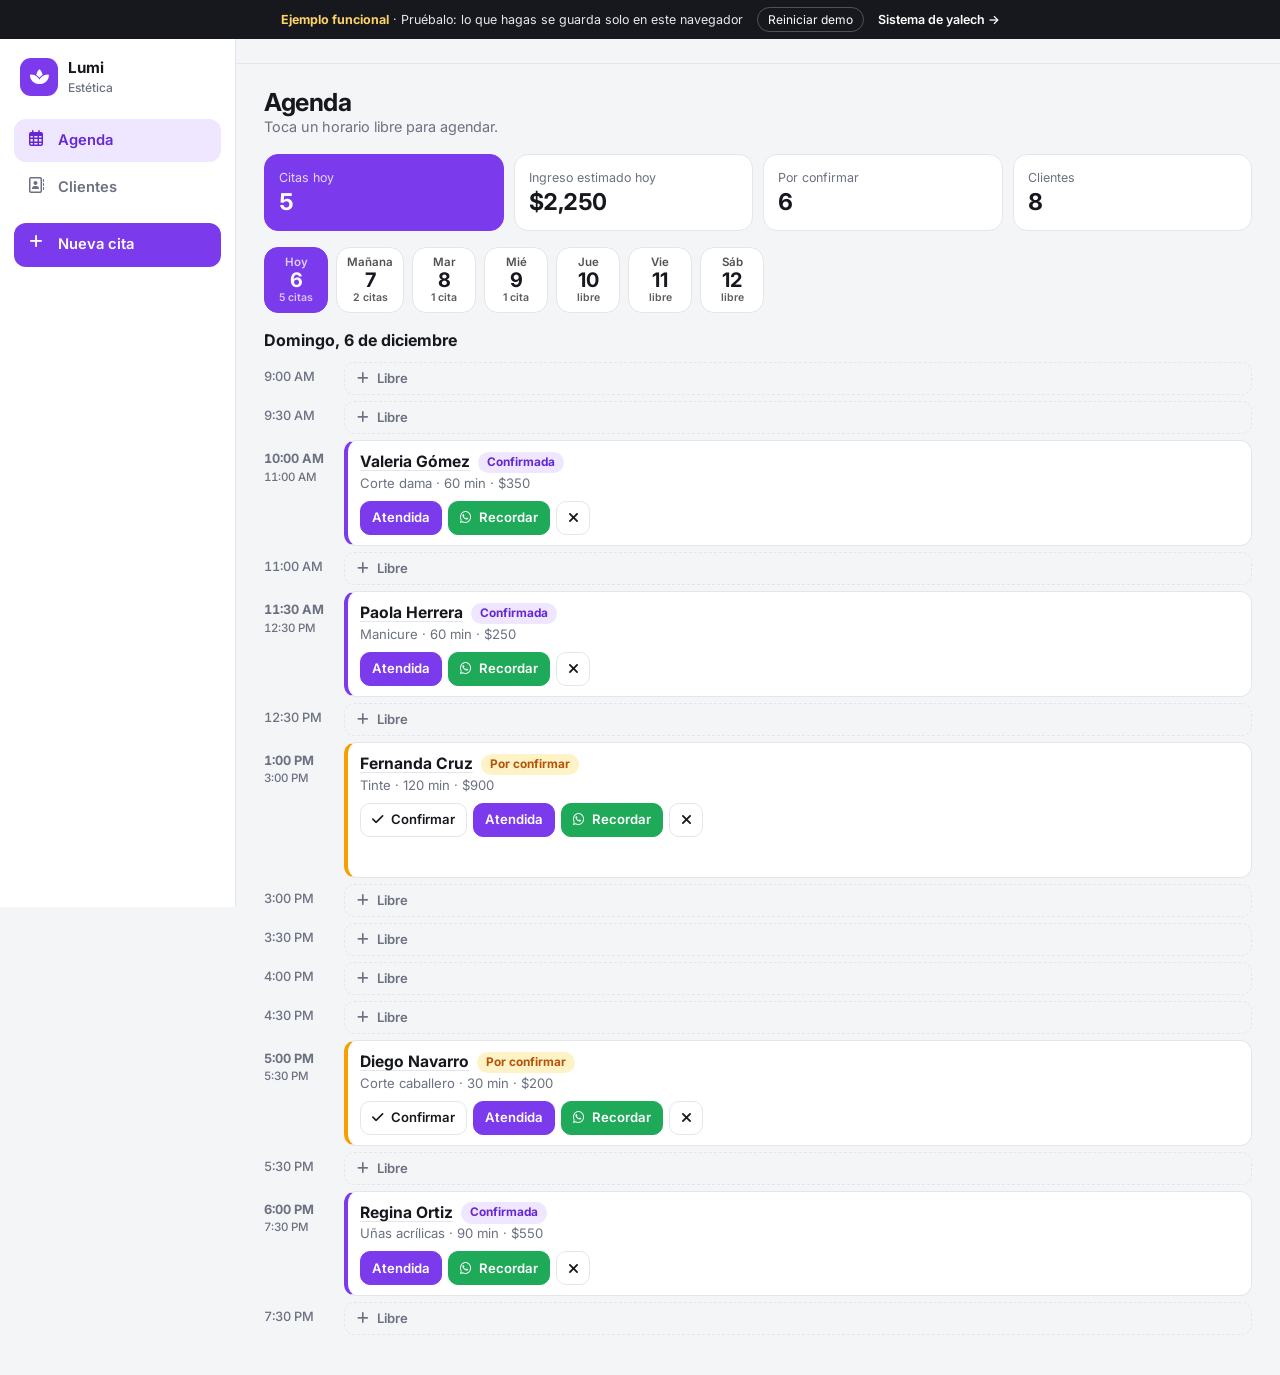
==== citas/index.html @ e917e0a9 "Convierte los sistemas a la medida en su propio sitio y agrega taller, gimnasio y renta de mobiliari" ====
<!doctype html>
<html lang="es">
<head>
  <meta charset="utf-8" />
  <meta name="viewport" content="width=device-width, initial-scale=1, viewport-fit=cover" />
  <title>Citas y clientes · Estética Lumi</title>
  <meta name="description" content="Ejemplo funcional de un sistema de citas para una estética: agenda por día, clientes con historial y recordatorios por WhatsApp." />
  <meta name="theme-color" content="#f4f5f7" />
  <meta property="og:type" content="website" />
  <meta property="og:title" content="Citas y clientes · Sistema de ejemplo" />
  <meta property="og:description" content="Agenda por día sin choques de horario, ficha de cada cliente y recordatorios por WhatsApp." />
  <meta property="og:image" content="assets/og.jpg" />
  <meta property="og:image:width" content="1200" />
  <meta property="og:image:height" content="630" />
  <meta name="twitter:card" content="summary_large_image" />
  <link rel="icon" href="favicon.svg" type="image/svg+xml" />
  <link rel="preconnect" href="https://fonts.googleapis.com" />
  <link rel="preconnect" href="https://fonts.gstatic.com" crossorigin />
  <link href="https://fonts.googleapis.com/css2?family=Inter:wght@400;500;600;700;800&display=swap" rel="stylesheet" />
  <link rel="stylesheet" href="https://cdnjs.cloudflare.com/ajax/libs/font-awesome/6.5.1/css/all.min.css" integrity="sha512-DTOQO9RWCH3ppGqcWaEA1BIZOC6xxalwEsw9c2QQeAIftl+Vegovlnee1c9QX4TctnWMn13TZye+giMm8e2LwA==" crossorigin="anonymous" referrerpolicy="no-referrer" />
  <link rel="stylesheet" href="../base.css?v=1" />
  <link rel="stylesheet" href="styles.css?v=1" />
</head>
<body>
  <!-- Sistema de ejemplo (estética ficticia). Funciona en el navegador con datos de prueba;
       citas y clientes se guardan solo en el navegador de quien lo usa (ver ../comun.js). -->
  <div class="demo-bar">
    <span><strong>Ejemplo funcional</strong> · Pruébalo: lo que hagas se guarda solo en este navegador</span>
    <button type="button" data-reiniciar>Reiniciar demo</button>
    <a href="../">Sistema de yalech →</a>
  </div>

  <div class="app">
    <nav class="nav" aria-label="Secciones">
      <div class="nav-brand"><span class="logo"><i class="fa-solid fa-spa"></i></span><div><strong>Lumi</strong><small>Estética</small></div></div>
      <button type="button" data-ir="agenda"><i class="fa-regular fa-calendar-days"></i><span>Agenda</span></button>
      <button type="button" data-ir="clientes"><i class="fa-regular fa-address-book"></i><span>Clientes</span></button>
      <button type="button" class="nav-new" data-nueva-cita><i class="fa-solid fa-plus"></i><span>Nueva cita</span></button>
    </nav>

    <div>
      <header class="top">
        <span class="logo"><i class="fa-solid fa-spa"></i></span>
        <div class="top-title"><strong>Estética Lumi</strong><span data-hoy></span></div>
      </header>

      <main class="main">
        <!-- ========== Agenda ========== -->
        <section data-vista="agenda">
          <div class="head">
            <div><h1>Agenda</h1><p>Toca un horario libre para agendar.</p></div>
          </div>
          <div class="stats">
            <div class="stat stat--brand"><small>Citas hoy</small><strong data-st="hoy">0</strong></div>
            <div class="stat"><small>Ingreso estimado hoy</small><strong data-st="ingreso">$0</strong></div>
            <div class="stat"><small>Por confirmar</small><strong data-st="confirmar">0</strong></div>
            <div class="stat"><small>Clientes</small><strong data-st="clientes">0</strong></div>
          </div>
          <div class="chips days" data-dias></div>
          <h2 class="day-title" data-dia-titulo></h2>
          <ol class="slots" data-slots></ol>
        </section>

        <!-- ========== Clientes ========== -->
        <section data-vista="clientes" hidden>
          <div class="head">
            <div><h1>Clientes</h1><p>Historial, notas y cuánto ha gastado cada quien.</p></div>
            <button type="button" class="btn btn--brand" data-nuevo-cliente><i class="fa-solid fa-user-plus"></i> Agregar cliente</button>
          </div>
          <div class="toolbar"><label class="search"><i class="fa-solid fa-magnifying-glass"></i><input type="search" placeholder="Buscar por nombre o teléfono" aria-label="Buscar cliente" data-buscar /></label></div>
          <ul class="clients" data-clientes></ul>
        </section>
      </main>
    </div>
  </div>

  <!-- ========== Nueva cita ========== -->
  <dialog class="modal" id="cita" aria-labelledby="cita-t">
    <form data-form-cita novalidate tabindex="-1" autofocus>
      <div class="modal-head"><h2 id="cita-t">Nueva cita</h2><button type="button" class="icon-btn" data-cerrar aria-label="Cerrar"><i class="fa-solid fa-xmark"></i></button></div>
      <label class="field"><span>Cliente</span><select name="cliente" data-sel-cliente></select></label>
      <div class="row2" data-cliente-nuevo hidden>
        <label class="field"><span>Nombre</span><input name="nombre" maxlength="50" autocomplete="off" /></label>
        <label class="field"><span>WhatsApp</span><input name="tel" inputmode="tel" maxlength="15" placeholder="10 dígitos" /></label>
      </div>
      <label class="field"><span>Servicio</span><select name="servicio" data-sel-servicio></select></label>
      <div class="row2">
        <label class="field"><span>Día</span><input name="fecha" type="date" /></label>
        <label class="field"><span>Hora</span><select name="hora" data-sel-hora></select></label>
      </div>
      <p class="muted small" data-cita-resumen></p>
      <p class="form-error" hidden></p>
      <div class="modal-actions"><button type="submit" class="btn btn--brand"><i class="fa-solid fa-check"></i> Agendar</button></div>
    </form>
  </dialog>

  <!-- ========== Ficha del cliente ========== -->
  <dialog class="modal" id="ficha" aria-labelledby="ficha-t">
    <div class="modal-in" tabindex="-1" autofocus>
      <div class="modal-head">
        <div class="ficha-who"><span class="avatar" data-ficha-ini></span><div><h2 id="ficha-t" data-ficha-nombre></h2><p class="muted small" data-ficha-tel></p></div></div>
        <button type="button" class="icon-btn" data-cerrar aria-label="Cerrar"><i class="fa-solid fa-xmark"></i></button>
      </div>
      <div class="ficha-stats">
        <span><small>Visitas</small><b data-ficha-visitas>0</b></span>
        <span><small>Ha gastado</small><b class="num" data-ficha-gasto>$0</b></span>
        <span><small>Última visita</small><b data-ficha-ultima>—</b></span>
      </div>
      <label class="field"><span>Notas</span><textarea maxlength="300" data-ficha-notas placeholder="Ej. alergia al amoniaco, prefiere a Karla"></textarea></label>
      <h3 class="ficha-h">Próximas citas</h3>
      <ul class="hist" data-ficha-proximas></ul>
      <h3 class="ficha-h">Historial</h3>
      <ul class="hist" data-ficha-historial></ul>
      <div class="modal-actions">
        <a class="btn btn--wa" data-ficha-wa target="_blank" rel="noopener"><i class="fa-brands fa-whatsapp"></i> WhatsApp</a>
        <button type="button" class="btn btn--brand" data-ficha-agendar><i class="fa-solid fa-plus"></i> Agendar</button>
      </div>
    </div>
  </dialog>

  <!-- ========== Agregar cliente ========== -->
  <dialog class="modal" id="cliente" aria-labelledby="cli-t">
    <form data-form-cliente novalidate tabindex="-1" autofocus>
      <div class="modal-head"><h2 id="cli-t">Agregar cliente</h2><button type="button" class="icon-btn" data-cerrar aria-label="Cerrar"><i class="fa-solid fa-xmark"></i></button></div>
      <label class="field"><span>Nombre</span><input name="nombre" maxlength="50" autocomplete="off" /></label>
      <label class="field"><span>WhatsApp</span><input name="tel" inputmode="tel" maxlength="15" placeholder="10 dígitos" /></label>
      <label class="field"><span>Notas <small class="muted">(opcional)</small></span><textarea name="notas" maxlength="300"></textarea></label>
      <p class="form-error" hidden></p>
      <div class="modal-actions"><button type="submit" class="btn btn--brand">Guardar</button></div>
    </form>
  </dialog>

  <script src="../comun.js?v=2"></script>
  <script src="app.js?v=1"></script>
</body>
</html>
---- base.css ----
/* Estructura que comparten los sistemas de ejemplo. Cada sistema cambia estas variables en su styles.css. */
:root {
  --brand: #2563eb;
  --brand-dark: #1d4ed8;
  --brand-soft: #e8efff;
  --on-brand: #fff;
  --bg: #f4f5f7;
  --card: #fff;
  --text: #16181d;
  --muted: #6b7180;
  --line: #e4e6eb;
  --ok: #15803d;
  --ok-soft: #dcfce7;
  --warn: #b45309;
  --warn-soft: #fef3c7;
  --bad: #b91c1c;
  --bad-soft: #fee2e2;
  --font: "Inter", system-ui, sans-serif;
  --radius: 14px;
  --ease: cubic-bezier(0.2, 0.8, 0.2, 1);
}
* { box-sizing: border-box; margin: 0; padding: 0; }
[hidden] { display: none !important; }
html { -webkit-text-size-adjust: 100%; }
body { min-height: 100svh; font-family: var(--font); font-size: 15px; line-height: 1.45; color: var(--text); background: var(--bg); -webkit-font-smoothing: antialiased; }
a { color: inherit; }
button, input, select, textarea { font: inherit; color: inherit; }
button { cursor: pointer; }
:focus-visible { outline: 2px solid var(--brand); outline-offset: 2px; }
.num { font-variant-numeric: tabular-nums; }

/* ---------- Aviso de demostración ---------- */
.demo-bar { display: flex; flex-wrap: wrap; align-items: center; justify-content: center; gap: 4px 14px; padding: 7px 14px; background: #16181d; color: #e8e9ec; font-size: 0.78rem; text-align: center; }
.demo-bar strong { color: #ffd166; }
.demo-bar a { color: #fff; font-weight: 600; text-decoration: none; }
.demo-bar button { padding: 3px 10px; border: 1px solid rgba(255, 255, 255, 0.25); border-radius: 99px; background: none; color: #fff; font-size: 0.75rem; }
.demo-bar button:hover { background: rgba(255, 255, 255, 0.12); }

/* ---------- Estructura: barra de arriba, menú y contenido ---------- */
.top { position: sticky; top: 0; z-index: 20; display: flex; align-items: center; gap: 12px; padding: 12px 16px; background: color-mix(in srgb, var(--bg) 90%, transparent); border-bottom: 1px solid var(--line); backdrop-filter: blur(10px); }
.logo { display: grid; place-items: center; width: 38px; height: 38px; border-radius: 11px; background: var(--brand); color: var(--on-brand); font-size: 1.05rem; }
.top-title { min-width: 0; flex: 1; }
.top-title strong { display: block; font-size: 1rem; line-height: 1.2; }
.top-title span { display: block; font-size: 0.78rem; color: var(--muted); }
.main { width: 100%; max-width: 1120px; margin: 0 auto; padding: 18px 16px 110px; }

.nav { position: fixed; left: 0; right: 0; bottom: 0; z-index: 30; display: grid; grid-auto-flow: column; grid-auto-columns: 1fr; padding: 6px 6px max(6px, env(safe-area-inset-bottom)); background: var(--card); border-top: 1px solid var(--line); }
.nav button { display: grid; justify-items: center; gap: 3px; padding: 8px 4px; border: 0; border-radius: 12px; background: none; color: var(--muted); font-size: 0.72rem; font-weight: 600; }
.nav button i { font-size: 1.15rem; }
.nav button.is-on { background: var(--brand-soft); color: var(--brand-dark); }
.nav-brand { display: none; }

@media (min-width: 900px) {
  .app { display: grid; grid-template-columns: 236px 1fr; min-height: calc(100svh - 32px); }
  .nav { position: sticky; top: 0; align-self: start; height: calc(100svh - 32px); grid-auto-flow: row; grid-auto-rows: max-content; grid-auto-columns: auto; gap: 4px; padding: 18px 14px; border-top: 0; border-right: 1px solid var(--line); }
  .nav-brand { display: flex; align-items: center; gap: 10px; margin-bottom: 18px; padding: 0 6px; }
  .nav-brand strong { font-size: 0.95rem; line-height: 1.2; }
  .nav-brand small { display: block; font-size: 0.75rem; font-weight: 500; color: var(--muted); }
  .nav button { grid-auto-flow: column; justify-content: start; gap: 12px; padding: 11px 12px; font-size: 0.92rem; }
  .nav button i { width: 20px; font-size: 1rem; text-align: center; }
  .top .logo, .top .top-title { display: none; }
  .top { justify-content: flex-end; }
  .main { padding: 24px 28px 40px; }
}

/* ---------- Encabezado de cada sección ---------- */
.head { display: flex; flex-wrap: wrap; align-items: flex-end; justify-content: space-between; gap: 12px; margin-bottom: 16px; }
.head h1 { font-size: 1.55rem; line-height: 1.15; letter-spacing: -0.02em; }
.head p { color: var(--muted); font-size: 0.9rem; }

/* ---------- Piezas ---------- */
.card { background: var(--card); border: 1px solid var(--line); border-radius: var(--radius); }
.pad { padding: 16px; }
.stats { display: grid; grid-template-columns: repeat(2, 1fr); gap: 10px; margin-bottom: 16px; }
.stat { padding: 14px; background: var(--card); border: 1px solid var(--line); border-radius: var(--radius); }
.stat small { display: block; font-size: 0.78rem; color: var(--muted); }
.stat strong { display: block; margin-top: 2px; font-size: 1.45rem; line-height: 1.15; letter-spacing: -0.02em; font-variant-numeric: tabular-nums; }
.stat--brand { background: var(--brand); border-color: var(--brand); color: var(--on-brand); }
.stat--brand small { color: inherit; opacity: 0.8; }
@media (min-width: 700px) { .stats { grid-template-columns: repeat(4, 1fr); } }

.btn { display: inline-flex; align-items: center; justify-content: center; gap: 8px; min-height: 42px; padding: 9px 16px; border: 1px solid var(--line); border-radius: 12px; background: var(--card); font-weight: 600; font-size: 0.92rem; text-decoration: none; white-space: nowrap; transition: background 0.15s ease, border-color 0.15s ease, scale 0.12s ease; }
.btn:hover { border-color: var(--text); }
.btn:active { scale: 0.97; }
.btn--brand { background: var(--brand); border-color: var(--brand); color: var(--on-brand); }
.btn--brand:hover { background: var(--brand-dark); border-color: var(--brand-dark); }
.btn--wa { background: #1faa59; border-color: #1faa59; color: #fff; }
.btn--wa:hover { background: #178a48; border-color: #178a48; }
.btn--sm { min-height: 34px; padding: 5px 11px; font-size: 0.82rem; border-radius: 10px; }
.btn--ghost { border-color: transparent; background: none; }
.btn--block { width: 100%; }
.btn[disabled] { opacity: 0.45; pointer-events: none; }
.icon-btn { display: grid; place-items: center; width: 34px; height: 34px; border: 1px solid var(--line); border-radius: 10px; background: var(--card); }
.icon-btn:hover { border-color: var(--text); }

.badge { display: inline-flex; align-items: center; gap: 5px; padding: 2px 9px; border-radius: 99px; font-size: 0.74rem; font-weight: 700; white-space: nowrap; background: var(--bg); color: var(--muted); }
.badge--ok { background: var(--ok-soft); color: var(--ok); }
.badge--warn { background: var(--warn-soft); color: var(--warn); }
.badge--bad { background: var(--bad-soft); color: var(--bad); }
.badge--brand { background: var(--brand-soft); color: var(--brand-dark); }

.chips { display: flex; gap: 8px; overflow-x: auto; scrollbar-width: none; padding-bottom: 2px; }
.chips::-webkit-scrollbar { display: none; }
.chip { flex: none; padding: 7px 13px; border: 1px solid var(--line); border-radius: 99px; background: var(--card); font-size: 0.85rem; font-weight: 600; white-space: nowrap; }
.chip.is-on { background: var(--text); border-color: var(--text); color: var(--card); }
.chip .count { margin-left: 4px; opacity: 0.6; }

.search { display: flex; align-items: center; gap: 10px; padding: 0 12px; border: 1px solid var(--line); border-radius: 12px; background: var(--card); }
.search i { color: var(--muted); }
.search input { flex: 1; min-width: 0; padding: 10px 0; border: 0; background: none; outline: none; }
.search:focus-within { border-color: var(--brand); }
.toolbar { display: flex; flex-wrap: wrap; gap: 10px; align-items: center; margin-bottom: 14px; }
.toolbar .search { flex: 1 1 220px; }

.list { display: grid; gap: 8px; list-style: none; }
.empty { padding: 30px 16px; text-align: center; color: var(--muted); }
.empty i { display: block; margin-bottom: 8px; font-size: 1.6rem; opacity: 0.5; }
.muted { color: var(--muted); }
.small { font-size: 0.82rem; }

/* ---------- Formularios ---------- */
.field { display: grid; gap: 6px; margin-top: 14px; border: 0; min-width: 0; }
.field > span, .field legend { font-size: 0.82rem; font-weight: 600; }
.field input, .field select, .field textarea { width: 100%; padding: 10px 12px; border: 1px solid var(--line); border-radius: 11px; background: var(--card); font-size: 0.98rem; }
.field input:focus, .field select:focus, .field textarea:focus { outline: none; border-color: var(--brand); box-shadow: 0 0 0 3px var(--brand-soft); }
.field textarea { resize: vertical; min-height: 70px; }
.row2 { display: grid; grid-template-columns: 1fr 1fr; gap: 0 10px; }
.form-error { margin-top: 10px; color: var(--bad); font-weight: 600; font-size: 0.88rem; }

/* ---------- Ventanas ---------- */
.modal { width: 100%; max-width: 520px; max-height: 92svh; margin: auto auto 0; padding: 0; border: 0; border-radius: 20px 20px 0 0; background: var(--card); color: var(--text); }
.modal::backdrop { background: rgba(22, 24, 29, 0.55); backdrop-filter: blur(2px); }
.modal[open] { animation: up 0.3s var(--ease); }
@keyframes up { from { translate: 0 100%; } }
.modal form, .modal .modal-in { display: block; padding: 18px 18px max(18px, env(safe-area-inset-bottom)); }
.modal form:focus, .modal .modal-in:focus { outline: none; }
.modal-head { display: flex; align-items: flex-start; justify-content: space-between; gap: 12px; }
.modal-head h2 { font-size: 1.25rem; line-height: 1.2; }
.modal-actions { display: flex; gap: 10px; margin-top: 18px; }
.modal-actions .btn { flex: 1; }
@media (min-width: 600px) {
  .modal { margin: auto; border-radius: 20px; }
  @keyframes up { from { opacity: 0; translate: 0 20px; } }
}

/* ---------- Aviso flotante ---------- */
.toast { position: fixed; left: 50%; bottom: 90px; z-index: 100; max-width: calc(100% - 32px); padding: 11px 16px; border-radius: 12px; background: var(--text); color: var(--card); font-weight: 600; font-size: 0.9rem; text-align: center; translate: -50% 30px; opacity: 0; transition: translate 0.3s var(--ease), opacity 0.3s ease; pointer-events: none; }
.toast.show { translate: -50% 0; opacity: 1; }
@media (min-width: 900px) { .toast { bottom: 24px; } }

@media (prefers-reduced-motion: reduce) {
  *, *::before, *::after { animation: none !important; transition: none !important; }
}
---- citas/styles.css ----
/* Estética Lumi · violeta. La estructura está en ../base.css. */
:root {
  --brand: #7c3aed;
  --brand-dark: #6527d4;
  --brand-soft: #efe7ff;
}
.nav .nav-new { color: var(--brand-dark); }
.nav .nav-new i { display: grid; place-items: center; width: 30px; height: 30px; margin: -4px auto 0; border-radius: 10px; background: var(--brand); color: #fff; font-size: 0.95rem; }
@media (min-width: 900px) {
  .nav .nav-new { margin-top: 10px; background: var(--brand); color: #fff; }
  .nav .nav-new i { width: 20px; height: auto; margin: 0; background: none; }
}

/* ---------- Agenda ---------- */
.days { margin-bottom: 14px; }
.day-chip { display: grid; justify-items: center; gap: 0; min-width: 64px; padding: 8px 10px; border-radius: 14px; line-height: 1.15; }
.day-chip small { font-size: 0.72rem; font-weight: 600; opacity: 0.75; text-transform: capitalize; }
.day-chip b { font-size: 1.25rem; }
.day-chip span { font-size: 0.66rem; font-weight: 600; opacity: 0.7; }
.day-chip.is-on { background: var(--brand); border-color: var(--brand); color: #fff; }
.day-title { margin: 6px 0 10px; font-size: 1rem; }
.day-title::first-letter { text-transform: uppercase; }

.slots { display: grid; gap: 6px; list-style: none; }
.slots li { display: grid; grid-template-columns: 70px 1fr; gap: 10px; align-items: start; }
.slots time { padding-top: 10px; font-size: 0.8rem; font-weight: 700; color: var(--muted); }
.slots time small { display: block; font-weight: 500; font-size: 0.72rem; }
.free time { padding-top: 6px; font-weight: 500; }
.free.is-past { opacity: 0.45; }
.free-btn { display: flex; align-items: center; gap: 8px; width: 100%; padding: 6px 12px; border: 1px dashed var(--line); border-radius: 10px; background: none; color: var(--muted); font-size: 0.82rem; font-weight: 600; text-align: left; transition: border-color 0.15s ease, color 0.15s ease, background 0.15s ease; }
.free-btn:hover { border-color: var(--brand); border-style: solid; color: var(--brand-dark); background: var(--brand-soft); }
.free.is-past span { padding-top: 6px; }

.appt-body { min-height: calc(var(--rows, 1) * 34px); padding: 10px 12px; border: 1px solid var(--line); border-left: 4px solid var(--brand); border-radius: 12px; background: var(--card); }
.appt.is-agendada .appt-body { border-left-color: #f59f00; }
.appt.is-atendida .appt-body { border-left-color: var(--ok); opacity: 0.75; }
.appt-main { display: flex; flex-wrap: wrap; align-items: center; gap: 8px; }
.appt-name { padding: 0; border: 0; background: none; font-weight: 700; font-size: 0.98rem; text-align: left; text-decoration: underline; text-decoration-color: var(--line); text-underline-offset: 3px; }
.appt-name:hover { text-decoration-color: var(--brand); color: var(--brand-dark); }
.appt-actions { display: flex; flex-wrap: wrap; gap: 6px; margin-top: 8px; }

/* ---------- Clientes ---------- */
.clients { display: grid; gap: 8px; list-style: none; }
@media (min-width: 760px) { .clients { grid-template-columns: repeat(2, 1fr); } }
.client { display: flex; align-items: center; gap: 12px; width: 100%; padding: 12px 14px; text-align: left; transition: border-color 0.15s ease; }
.client:hover { border-color: var(--brand); }
.avatar { flex: none; display: grid; place-items: center; width: 44px; height: 44px; border-radius: 50%; background: var(--brand-soft); color: var(--brand-dark); font-weight: 800; font-size: 0.9rem; }
.client-main { flex: 1; min-width: 0; }
.client-main strong { display: block; }
.client-main small { display: block; color: var(--muted); font-size: 0.8rem; }
.client-main .next { color: var(--brand-dark); font-weight: 600; }
.client > b { font-size: 0.95rem; }

/* ---------- Ficha ---------- */
.ficha-who { display: flex; align-items: center; gap: 12px; }
.ficha-stats { display: grid; grid-template-columns: repeat(3, 1fr); gap: 8px; margin-top: 16px; padding: 12px; border-radius: 12px; background: var(--bg); }
.ficha-stats small { display: block; font-size: 0.72rem; color: var(--muted); }
.ficha-stats b { font-size: 1rem; }
.ficha-h { margin-top: 18px; font-size: 0.85rem; text-transform: uppercase; letter-spacing: 0.06em; color: var(--muted); }
.hist { display: grid; margin-top: 6px; list-style: none; }
.hist li { display: grid; grid-template-columns: 1.2fr 1fr auto; gap: 10px; align-items: center; padding: 8px 0; border-bottom: 1px solid var(--line); font-size: 0.88rem; }
.hist li.muted { display: block; border: 0; }
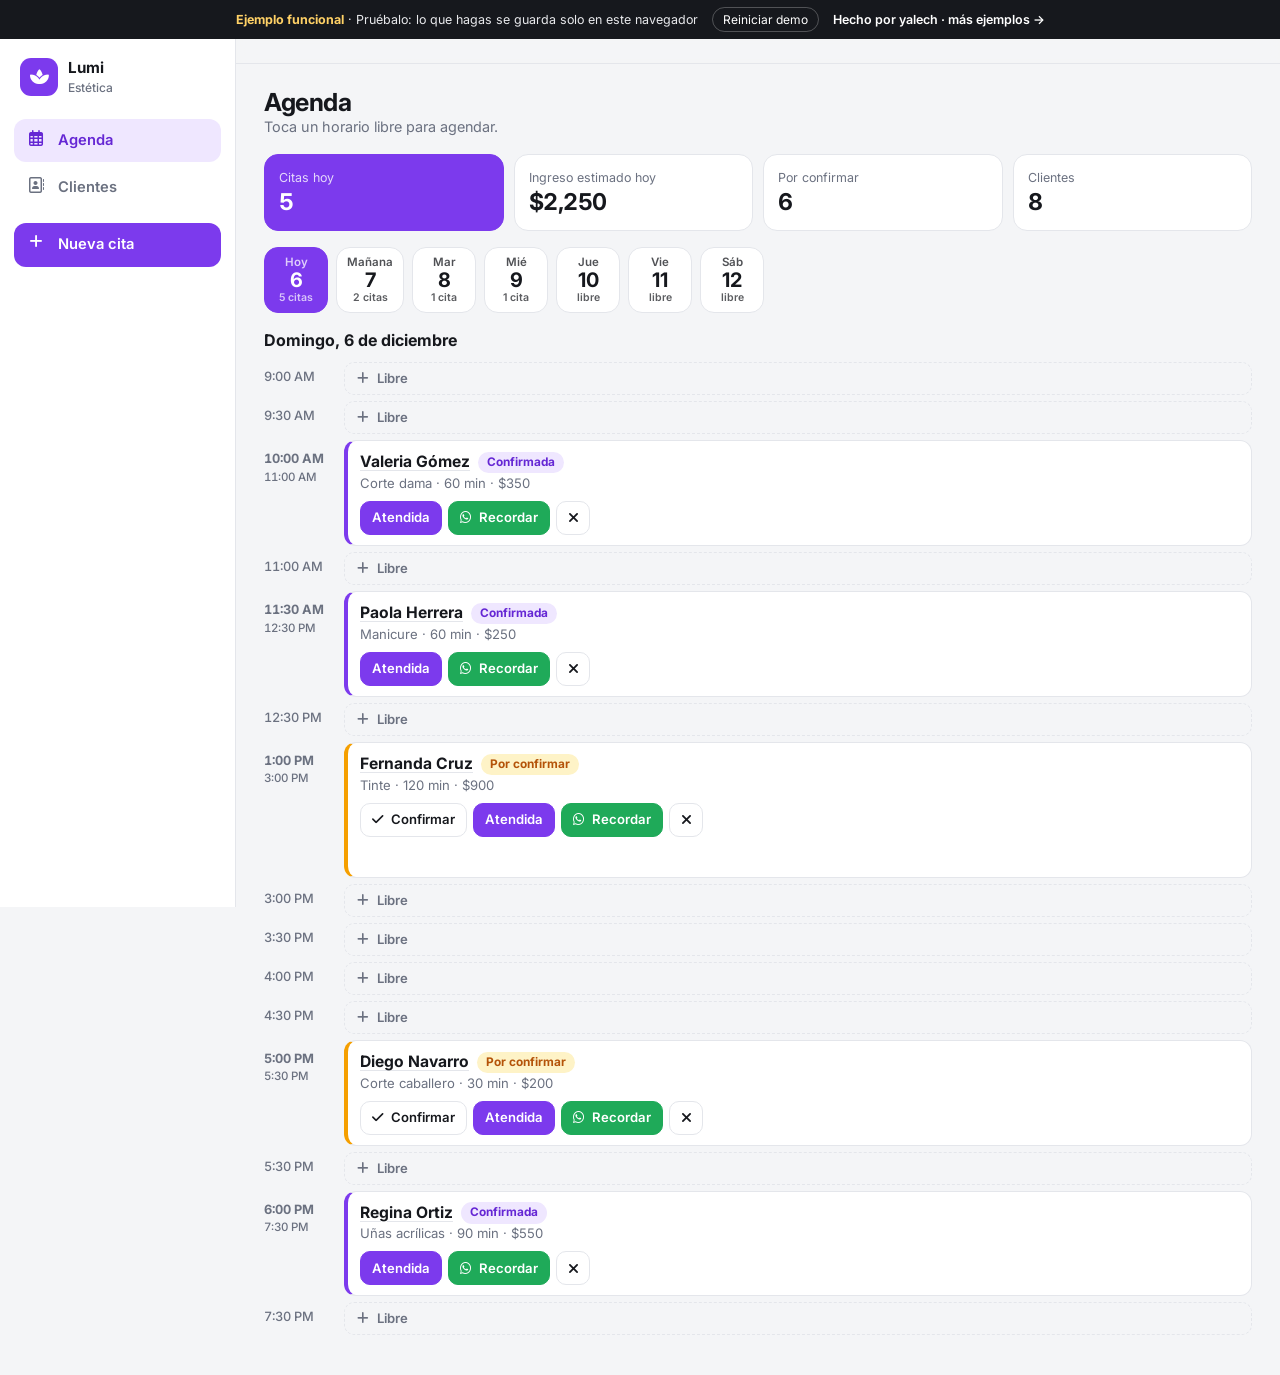
==== commit 708a686c: "Ordena el recorrido: la portada regresa al catálogo y cada ejemplo termina con «Hecho por yalech · m" ====
--- a/citas/index.html
+++ b/citas/index.html
@@ -27,7 +27,7 @@
   <div class="demo-bar">
     <span><strong>Ejemplo funcional</strong> · Pruébalo: lo que hagas se guarda solo en este navegador</span>
     <button type="button" data-reiniciar>Reiniciar demo</button>
-    <a href="../">Sistema de yalech →</a>
+    <a href="../">Hecho por yalech · más ejemplos →</a>
   </div>
 
   <div class="app">
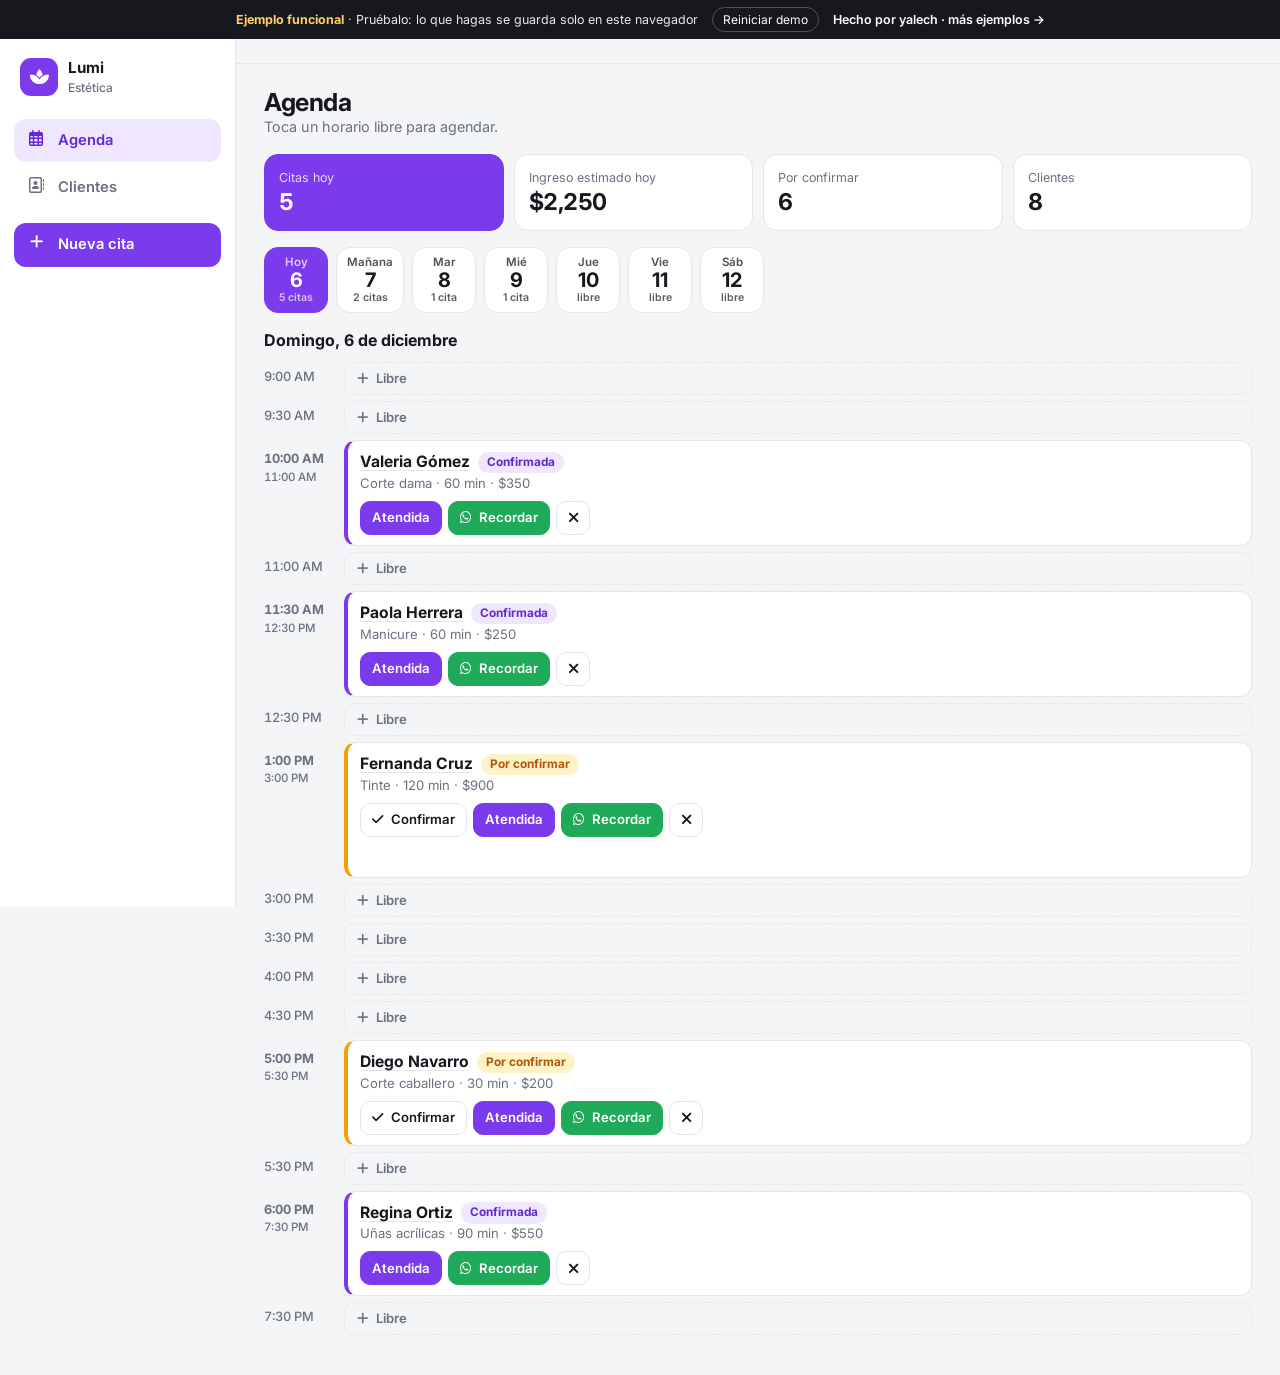
==== commit d356e633: "Íconos propios y ligeros: solo los 226 íconos que se usan (unos 33 KB en lugar de unos 400 KB desde " ====
--- a/citas/index.html
+++ b/citas/index.html
@@ -17,7 +17,7 @@
   <link rel="preconnect" href="https://fonts.googleapis.com" />
   <link rel="preconnect" href="https://fonts.gstatic.com" crossorigin />
   <link href="https://fonts.googleapis.com/css2?family=Inter:wght@400;500;600;700;800&display=swap" rel="stylesheet" />
-  <link rel="stylesheet" href="https://cdnjs.cloudflare.com/ajax/libs/font-awesome/6.5.1/css/all.min.css" integrity="sha512-DTOQO9RWCH3ppGqcWaEA1BIZOC6xxalwEsw9c2QQeAIftl+Vegovlnee1c9QX4TctnWMn13TZye+giMm8e2LwA==" crossorigin="anonymous" referrerpolicy="no-referrer" />
+  <link rel="stylesheet" href="../assets/iconos/iconos.css?v=1" />
   <link rel="stylesheet" href="../base.css?v=1" />
   <link rel="stylesheet" href="styles.css?v=1" />
 </head>
@@ -132,5 +132,8 @@
 
   <script src="../comun.js?v=2"></script>
   <script src="app.js?v=1"></script>
+  <!-- Modo muestra (ejemplo ficticio). Para un cliente real, borra la siguiente línea. -->
+  <script src="../assets/muestra.js?v=2" data-servicio="sistema" data-ejemplo="Citas y clientes" data-para="cliente"></script>
+  <script src="../assets/errores.js?v=1"></script>
 </body>
 </html>
--- a/assets/iconos/iconos.css
+++ b/assets/iconos/iconos.css
@@ -0,0 +1,9 @@
+/*!
+ * Font Awesome Free 6.5.1 by @fontawesome - https://fontawesome.com
+ * License - https://fontawesome.com/license/free (Icons: CC BY 4.0, Fonts: SIL OFL 1.1, Code: MIT License)
+ * Copyright 2023 Fonticons, Inc.
+ */
+/* Versión ligera para yalech: solo los íconos que usan los ejemplos (se genera con iconos.py; no editar a mano). */
+
+.fa{font-family:var(--fa-style-family,"Font Awesome 6 Free");font-weight:var(--fa-style,900)}.fa,.fa-brands,.fa-classic,.fa-regular,.fa-sharp,.fa-solid,.fab,.far,.fas{-moz-osx-font-smoothing:grayscale;-webkit-font-smoothing:antialiased;display:var(--fa-display,inline-block);font-style:normal;font-variant:normal;line-height:1;text-rendering:auto}.fa-classic,.fa-regular,.fa-solid,.far,.fas{font-family:"Font Awesome 6 Free"}.fa-brands,.fab{font-family:"Font Awesome 6 Brands"}.fa-1x{font-size:1em}.fa-2x{font-size:2em}.fa-3x{font-size:3em}.fa-4x{font-size:4em}.fa-5x{font-size:5em}.fa-6x{font-size:6em}.fa-7x{font-size:7em}.fa-8x{font-size:8em}.fa-9x{font-size:9em}.fa-10x{font-size:10em}.fa-2xs{font-size:.625em;line-height:.1em;vertical-align:.225em}.fa-xs{font-size:.75em;line-height:.08333em;vertical-align:.125em}.fa-sm{font-size:.875em;line-height:.07143em;vertical-align:.05357em}.fa-lg{font-size:1.25em;line-height:.05em;vertical-align:-.075em}.fa-xl{font-size:1.5em;line-height:.04167em;vertical-align:-.125em}.fa-2xl{font-size:2em;line-height:.03125em;vertical-align:-.1875em}.fa-fw{text-align:center;width:1.25em}.fa-ul{list-style-type:none;margin-left:var(--fa-li-margin,2.5em);padding-left:0}.fa-ul>li{position:relative}.fa-li{left:calc(var(--fa-li-width, 2em)*-1);position:absolute;text-align:center;width:var(--fa-li-width,2em);line-height:inherit}.fa-border{border-radius:var(--fa-border-radius,.1em);border:var(--fa-border-width,.08em) var(--fa-border-style,solid) var(--fa-border-color,#eee);padding:var(--fa-border-padding,.2em .25em .15em)}.fa-pull-left{float:left;margin-right:var(--fa-pull-margin,.3em)}.fa-pull-right{float:right;margin-left:var(--fa-pull-margin,.3em)}.fa-beat{-webkit-animation-name:fa-beat;animation-name:fa-beat;-webkit-animation-delay:var(--fa-animation-delay,0s);animation-delay:var(--fa-animation-delay,0s);-webkit-animation-direction:var(--fa-animation-direction,normal);animation-direction:var(--fa-animation-direction,normal);-webkit-animation-duration:var(--fa-animation-duration,1s);animation-duration:var(--fa-animation-duration,1s);-webkit-animation-iteration-count:var(--fa-animation-iteration-count,infinite);animation-iteration-count:var(--fa-animation-iteration-count,infinite);-webkit-animation-timing-function:var(--fa-animation-timing,ease-in-out);animation-timing-function:var(--fa-animation-timing,ease-in-out)}.fa-bounce{-webkit-animation-name:fa-bounce;animation-name:fa-bounce;-webkit-animation-delay:var(--fa-animation-delay,0s);animation-delay:var(--fa-animation-delay,0s);-webkit-animation-direction:var(--fa-animation-direction,normal);animation-direction:var(--fa-animation-direction,normal);-webkit-animation-duration:var(--fa-animation-duration,1s);animation-duration:var(--fa-animation-duration,1s);-webkit-animation-iteration-count:var(--fa-animation-iteration-count,infinite);animation-iteration-count:var(--fa-animation-iteration-count,infinite);-webkit-animation-timing-function:var(--fa-animation-timing,cubic-bezier(.28,.84,.42,1));animation-timing-function:var(--fa-animation-timing,cubic-bezier(.28,.84,.42,1))}.fa-fade{-webkit-animation-name:fa-fade;animation-name:fa-fade;-webkit-animation-iteration-count:var(--fa-animation-iteration-count,infinite);animation-iteration-count:var(--fa-animation-iteration-count,infinite);-webkit-animation-timing-function:var(--fa-animation-timing,cubic-bezier(.4,0,.6,1));animation-timing-function:var(--fa-animation-timing,cubic-bezier(.4,0,.6,1))}.fa-beat-fade,.fa-fade{-webkit-animation-delay:var(--fa-animation-delay,0s);animation-delay:var(--fa-animation-delay,0s);-webkit-animation-direction:var(--fa-animation-direction,normal);animation-direction:var(--fa-animation-direction,normal);-webkit-animation-duration:var(--fa-animation-duration,1s);animation-duration:var(--fa-animation-duration,1s)}.fa-beat-fade{-webkit-animation-name:fa-beat-fade;animation-name:fa-beat-fade;-webkit-animation-iteration-count:var(--fa-animation-iteration-count,infinite);animation-iteration-count:var(--fa-animation-iteration-count,infinite);-webkit-animation-timing-function:var(--fa-animation-timing,cubic-bezier(.4,0,.6,1));animation-timing-function:var(--fa-animation-timing,cubic-bezier(.4,0,.6,1))}.fa-flip{-webkit-animation-name:fa-flip;animation-name:fa-flip;-webkit-animation-delay:var(--fa-animation-delay,0s);animation-delay:var(--fa-animation-delay,0s);-webkit-animation-direction:var(--fa-animation-direction,normal);animation-direction:var(--fa-animation-direction,normal);-webkit-animation-duration:var(--fa-animation-duration,1s);animation-duration:var(--fa-animation-duration,1s);-webkit-animation-iteration-count:var(--fa-animation-iteration-count,infinite);animation-iteration-count:var(--fa-animation-iteration-count,infinite);-webkit-animation-timing-function:var(--fa-animation-timing,ease-in-out);animation-timing-function:var(--fa-animation-timing,ease-in-out)}.fa-shake{-webkit-animation-name:fa-shake;animation-name:fa-shake;-webkit-animation-duration:var(--fa-animation-duration,1s);animation-duration:var(--fa-animation-duration,1s);-webkit-animation-iteration-count:var(--fa-animation-iteration-count,infinite);animation-iteration-count:var(--fa-animation-iteration-count,infinite);-webkit-animation-timing-function:var(--fa-animation-timing,linear);animation-timing-function:var(--fa-animation-timing,linear)}.fa-shake,.fa-spin{-webkit-animation-delay:var(--fa-animation-delay,0s);animation-delay:var(--fa-animation-delay,0s);-webkit-animation-direction:var(--fa-animation-direction,normal);animation-direction:var(--fa-animation-direction,normal)}.fa-spin{-webkit-animation-name:fa-spin;animation-name:fa-spin;-webkit-animation-duration:var(--fa-animation-duration,2s);animation-duration:var(--fa-animation-duration,2s);-webkit-animation-iteration-count:var(--fa-animation-iteration-count,infinite);animation-iteration-count:var(--fa-animation-iteration-count,infinite);-webkit-animation-timing-function:var(--fa-animation-timing,linear);animation-timing-function:var(--fa-animation-timing,linear)}.fa-spin-reverse{--fa-animation-direction:reverse}.fa-pulse,.fa-spin-pulse{-webkit-animation-name:fa-spin;animation-name:fa-spin;-webkit-animation-direction:var(--fa-animation-direction,normal);animation-direction:var(--fa-animation-direction,normal);-webkit-animation-duration:var(--fa-animation-duration,1s);animation-duration:var(--fa-animation-duration,1s);-webkit-animation-iteration-count:var(--fa-animation-iteration-count,infinite);animation-iteration-count:var(--fa-animation-iteration-count,infinite);-webkit-animation-timing-function:var(--fa-animation-timing,steps(8));animation-timing-function:var(--fa-animation-timing,steps(8))}@media (prefers-reduced-motion:reduce){.fa-beat,.fa-beat-fade,.fa-bounce,.fa-fade,.fa-flip,.fa-pulse,.fa-shake,.fa-spin,.fa-spin-pulse{-webkit-animation-delay:-1ms;animation-delay:-1ms;-webkit-animation-duration:1ms;animation-duration:1ms;-webkit-animation-iteration-count:1;animation-iteration-count:1;-webkit-transition-delay:0s;transition-delay:0s;-webkit-transition-duration:0s;transition-duration:0s}}@-webkit-keyframes fa-beat{0%,90%{-webkit-transform:scale(1);transform:scale(1)}45%{-webkit-transform:scale(var(--fa-beat-scale,1.25));transform:scale(var(--fa-beat-scale,1.25))}}@keyframes fa-beat{0%,90%{-webkit-transform:scale(1);transform:scale(1)}45%{-webkit-transform:scale(var(--fa-beat-scale,1.25));transform:scale(var(--fa-beat-scale,1.25))}}@-webkit-keyframes fa-bounce{0%{-webkit-transform:scale(1) translateY(0);transform:scale(1) translateY(0)}10%{-webkit-transform:scale(var(--fa-bounce-start-scale-x,1.1),var(--fa-bounce-start-scale-y,.9)) translateY(0);transform:scale(var(--fa-bounce-start-scale-x,1.1),var(--fa-bounce-start-scale-y,.9)) translateY(0)}30%{-webkit-transform:scale(var(--fa-bounce-jump-scale-x,.9),var(--fa-bounce-jump-scale-y,1.1)) translateY(var(--fa-bounce-height,-.5em));transform:scale(var(--fa-bounce-jump-scale-x,.9),var(--fa-bounce-jump-scale-y,1.1)) translateY(var(--fa-bounce-height,-.5em))}50%{-webkit-transform:scale(var(--fa-bounce-land-scale-x,1.05),var(--fa-bounce-land-scale-y,.95)) translateY(0);transform:scale(var(--fa-bounce-land-scale-x,1.05),var(--fa-bounce-land-scale-y,.95)) translateY(0)}57%{-webkit-transform:scale(1) translateY(var(--fa-bounce-rebound,-.125em));transform:scale(1) translateY(var(--fa-bounce-rebound,-.125em))}64%{-webkit-transform:scale(1) translateY(0);transform:scale(1) translateY(0)}to{-webkit-transform:scale(1) translateY(0);transform:scale(1) translateY(0)}}@keyframes fa-bounce{0%{-webkit-transform:scale(1) translateY(0);transform:scale(1) translateY(0)}10%{-webkit-transform:scale(var(--fa-bounce-start-scale-x,1.1),var(--fa-bounce-start-scale-y,.9)) translateY(0);transform:scale(var(--fa-bounce-start-scale-x,1.1),var(--fa-bounce-start-scale-y,.9)) translateY(0)}30%{-webkit-transform:scale(var(--fa-bounce-jump-scale-x,.9),var(--fa-bounce-jump-scale-y,1.1)) translateY(var(--fa-bounce-height,-.5em));transform:scale(var(--fa-bounce-jump-scale-x,.9),var(--fa-bounce-jump-scale-y,1.1)) translateY(var(--fa-bounce-height,-.5em))}50%{-webkit-transform:scale(var(--fa-bounce-land-scale-x,1.05),var(--fa-bounce-land-scale-y,.95)) translateY(0);transform:scale(var(--fa-bounce-land-scale-x,1.05),var(--fa-bounce-land-scale-y,.95)) translateY(0)}57%{-webkit-transform:scale(1) translateY(var(--fa-bounce-rebound,-.125em));transform:scale(1) translateY(var(--fa-bounce-rebound,-.125em))}64%{-webkit-transform:scale(1) translateY(0);transform:scale(1) translateY(0)}to{-webkit-transform:scale(1) translateY(0);transform:scale(1) translateY(0)}}@-webkit-keyframes fa-fade{50%{opacity:var(--fa-fade-opacity,.4)}}@keyframes fa-fade{50%{opacity:var(--fa-fade-opacity,.4)}}@-webkit-keyframes fa-beat-fade{0%,to{opacity:var(--fa-beat-fade-opacity,.4);-webkit-transform:scale(1);transform:scale(1)}50%{opacity:1;-webkit-transform:scale(var(--fa-beat-fade-scale,1.125));transform:scale(var(--fa-beat-fade-scale,1.125))}}@keyframes fa-beat-fade{0%,to{opacity:var(--fa-beat-fade-opacity,.4);-webkit-transform:scale(1);transform:scale(1)}50%{opacity:1;-webkit-transform:scale(var(--fa-beat-fade-scale,1.125));transform:scale(var(--fa-beat-fade-scale,1.125))}}@-webkit-keyframes fa-flip{50%{-webkit-transform:rotate3d(var(--fa-flip-x,0),var(--fa-flip-y,1),var(--fa-flip-z,0),var(--fa-flip-angle,-180deg));transform:rotate3d(var(--fa-flip-x,0),var(--fa-flip-y,1),var(--fa-flip-z,0),var(--fa-flip-angle,-180deg))}}@keyframes fa-flip{50%{-webkit-transform:rotate3d(var(--fa-flip-x,0),var(--fa-flip-y,1),var(--fa-flip-z,0),var(--fa-flip-angle,-180deg));transform:rotate3d(var(--fa-flip-x,0),var(--fa-flip-y,1),var(--fa-flip-z,0),var(--fa-flip-angle,-180deg))}}@-webkit-keyframes fa-shake{0%{-webkit-transform:rotate(-15deg);transform:rotate(-15deg)}4%{-webkit-transform:rotate(15deg);transform:rotate(15deg)}8%,24%{-webkit-transform:rotate(-18deg);transform:rotate(-18deg)}12%,28%{-webkit-transform:rotate(18deg);transform:rotate(18deg)}16%{-webkit-transform:rotate(-22deg);transform:rotate(-22deg)}20%{-webkit-transform:rotate(22deg);transform:rotate(22deg)}32%{-webkit-transform:rotate(-12deg);transform:rotate(-12deg)}36%{-webkit-transform:rotate(12deg);transform:rotate(12deg)}40%,to{-webkit-transform:rotate(0deg);transform:rotate(0deg)}}@keyframes fa-shake{0%{-webkit-transform:rotate(-15deg);transform:rotate(-15deg)}4%{-webkit-transform:rotate(15deg);transform:rotate(15deg)}8%,24%{-webkit-transform:rotate(-18deg);transform:rotate(-18deg)}12%,28%{-webkit-transform:rotate(18deg);transform:rotate(18deg)}16%{-webkit-transform:rotate(-22deg);transform:rotate(-22deg)}20%{-webkit-transform:rotate(22deg);transform:rotate(22deg)}32%{-webkit-transform:rotate(-12deg);transform:rotate(-12deg)}36%{-webkit-transform:rotate(12deg);transform:rotate(12deg)}40%,to{-webkit-transform:rotate(0deg);transform:rotate(0deg)}}@-webkit-keyframes fa-spin{0%{-webkit-transform:rotate(0deg);transform:rotate(0deg)}to{-webkit-transform:rotate(1turn);transform:rotate(1turn)}}@keyframes fa-spin{0%{-webkit-transform:rotate(0deg);transform:rotate(0deg)}to{-webkit-transform:rotate(1turn);transform:rotate(1turn)}}.fa-rotate-90{-webkit-transform:rotate(90deg);transform:rotate(90deg)}.fa-rotate-180{-webkit-transform:rotate(180deg);transform:rotate(180deg)}.fa-rotate-270{-webkit-transform:rotate(270deg);transform:rotate(270deg)}.fa-flip-horizontal{-webkit-transform:scaleX(-1);transform:scaleX(-1)}.fa-flip-vertical{-webkit-transform:scaleY(-1);transform:scaleY(-1)}.fa-flip-both,.fa-flip-horizontal.fa-flip-vertical{-webkit-transform:scale(-1);transform:scale(-1)}.fa-rotate-by{-webkit-transform:rotate(var(--fa-rotate-angle,none));transform:rotate(var(--fa-rotate-angle,none))}.fa-stack{display:inline-block;height:2em;line-height:2em;position:relative;vertical-align:middle;width:2.5em}.fa-stack-1x,.fa-stack-2x{left:0;position:absolute;text-align:center;width:100%;z-index:var(--fa-stack-z-index,auto)}.fa-stack-1x{line-height:inherit}.fa-stack-2x{font-size:2em}.fa-inverse{color:var(--fa-inverse,#fff)}.fa-trash-can:before{content:"\f2ed"}.fa-stethoscope:before{content:"\f0f1"}.fa-file-lines:before{content:"\f15c"}.fa-ring:before{content:"\f70b"}.fa-calendar-days:before{content:"\f073"}.fa-door-open:before{content:"\f52b"}.fa-soap:before{content:"\e06e"}.fa-face-smile-beam:before{content:"\f5b8"}.fa-flag-checkered:before{content:"\f11e"}.fa-beer-mug-empty:before{content:"\f0fc"}.fa-fire-flame-simple:before{content:"\f46a"}.fa-address-book:before{content:"\f2b9"}.fa-comments:before{content:"\f086"}.fa-clipboard-list:before{content:"\f46d"}.fa-truck-ramp-box:before{content:"\f4de"}.fa-toggle-off:before{content:"\f204"}.fa-paw:before{content:"\f1b0"}.fa-cloud:before{content:"\f0c2"}.fa-bell-concierge:before{content:"\f562"}.fa-people-arrows:before{content:"\e068"}.fa-scissors:before{content:"\f0c4"}.fa-laptop-code:before{content:"\f5fc"}.fa-bars:before{content:"\f0c9"}.fa-heart-crack:before{content:"\f7a9"}.fa-lightbulb:before{content:"\f0eb"}.fa-fire-burner:before{content:"\e4f1"}.fa-flag:before{content:"\f024"}.fa-volume-low:before{content:"\f027"}.fa-circle-dot:before{content:"\f192"}.fa-campground:before{content:"\f6bb"}.fa-paintbrush:before{content:"\f1fc"}.fa-lock:before{content:"\f023"}.fa-tree:before{content:"\f1bb"}.fa-car-side:before{content:"\f5e4"}.fa-share-nodes:before{content:"\f1e0"}.fa-hourglass-half:before{content:"\f252"}.fa-microscope:before{content:"\f610"}.fa-sink:before{content:"\e06d"}.fa-bag-shopping:before{content:"\f290"}.fa-users:before{content:"\f0c0"}.fa-hand:before{content:"\f256"}.fa-plug:before{content:"\f1e6"}.fa-tooth:before{content:"\f5c9"}.fa-bicycle:before{content:"\f206"}.fa-truck-medical:before{content:"\f0f9"}.fa-school:before{content:"\f549"}.fa-money-bill:before{content:"\f0d6"}.fa-chart-simple:before{content:"\e473"}.fa-wand-magic-sparkles:before{content:"\e2ca"}.fa-user:before{content:"\f007"}.fa-van-shuttle:before{content:"\f5b6"}.fa-key:before{content:"\f084"}.fa-globe:before{content:"\f0ac"}.fa-location-arrow:before{content:"\f124"}.fa-money-bill-wave:before{content:"\f53a"}.fa-star:before{content:"\f005"}.fa-cross:before{content:"\f654"}.fa-box:before{content:"\f466"}.fa-shapes:before{content:"\f61f"}.fa-person-breastfeeding:before{content:"\e53a"}.fa-heart-pulse:before{content:"\f21e"}.fa-temperature-high:before{content:"\f769"}.fa-crown:before{content:"\f521"}.fa-user-group:before{content:"\f500"}.fa-fire:before{content:"\f06d"}.fa-pepper-hot:before{content:"\f816"}.fa-champagne-glasses:before{content:"\f79f"}.fa-wifi:before{content:"\f1eb"}.fa-bath:before{content:"\f2cd"}.fa-mug-hot:before{content:"\f7b6"}.fa-gift:before{content:"\f06b"}.fa-rotate-left:before{content:"\f2ea"}.fa-table-columns:before{content:"\f0db"}.fa-handshake:before{content:"\f2b5"}.fa-chair:before{content:"\f6c0"}.fa-circle-check:before{content:"\f058"}.fa-user-tie:before{content:"\f508"}.fa-certificate:before{content:"\f0a3"}.fa-box-open:before{content:"\f49e"}.fa-spa:before{content:"\f5bb"}.fa-diamond-turn-right:before{content:"\f5eb"}.fa-seedling:before{content:"\f4d8"}.fa-left-right:before{content:"\f337"}.fa-bowl-food:before{content:"\e4c6"}.fa-children:before{content:"\e4e1"}.fa-shield-halved:before{content:"\f3ed"}.fa-couch:before{content:"\f4b8"}.fa-church:before{content:"\f51d"}.fa-snowflake:before{content:"\f2dc"}.fa-question:before{content:"\3f"}.fa-file-signature:before{content:"\f573"}.fa-hand-holding-heart:before{content:"\f4be"}.fa-leaf:before{content:"\f06c"}.fa-arrow-right:before{content:"\f061"}.fa-cash-register:before{content:"\f788"}.fa-screwdriver-wrench:before{content:"\f7d9"}.fa-heart:before{content:"\f004"}.fa-bottle-water:before{content:"\e4c5"}.fa-kitchen-set:before{content:"\e51a"}.fa-cube:before{content:"\f1b2"}.fa-shield-dog:before{content:"\e573"}.fa-circle:before{content:"\f111"}.fa-user-astronaut:before{content:"\f4fb"}.fa-wallet:before{content:"\f555"}.fa-wrench:before{content:"\f0ad"}.fa-cat:before{content:"\f6be"}.fa-tags:before{content:"\f02c"}.fa-square-parking:before{content:"\f540"}.fa-faucet-drip:before{content:"\e006"}.fa-eye:before{content:"\f06e"}.fa-user-slash:before{content:"\f506"}.fa-pen:before{content:"\f304"}.fa-house-chimney:before{content:"\e3af"}.fa-comment-dots:before{content:"\f4ad"}.fa-phone:before{content:"\f095"}.fa-child-reaching:before{content:"\e59d"}.fa-door-closed:before{content:"\f52a"}.fa-shirt:before{content:"\f553"}.fa-headphones:before{content:"\f025"}.fa-arrow-left:before{content:"\f060"}.fa-table-cells:before{content:"\f00a"}.fa-person-dress:before{content:"\f182"}.fa-phone-volume:before{content:"\f2a0"}.fa-tag:before{content:"\f02b"}.fa-cake-candles:before{content:"\f1fd"}.fa-envelope:before{content:"\f0e0"}.fa-circle-info:before{content:"\f05a"}.fa-camera:before{content:"\f030"}.fa-hand-holding-droplet:before{content:"\f4c1"}.fa-calendar-check:before{content:"\f274"}.fa-truck:before{content:"\f0d1"}.fa-tent:before{content:"\e57d"}.fa-cookie:before{content:"\f563"}.fa-dumbbell:before{content:"\f44b"}.fa-calendar-plus:before{content:"\f271"}.fa-minus:before{content:"\f068"}.fa-clock:before{content:"\f017"}.fa-keyboard:before{content:"\f11c"}.fa-flask:before{content:"\f0c3"}.fa-ticket:before{content:"\f145"}.fa-power-off:before{content:"\f011"}.fa-id-card:before{content:"\f2c2"}.fa-utensils:before{content:"\f2e7"}.fa-bolt:before{content:"\f0e7"}.fa-toilet:before{content:"\f7d8"}.fa-sun:before{content:"\f185"}.fa-grip-lines:before{content:"\f7a4"}.fa-credit-card:before{content:"\f09d"}.fa-car:before{content:"\f1b9"}.fa-mountain-sun:before{content:"\e52f"}.fa-bed:before{content:"\f236"}.fa-podcast:before{content:"\f2ce"}.fa-location-dot:before{content:"\f3c5"}.fa-person-swimming:before{content:"\f5c4"}.fa-arrow-down:before{content:"\f063"}.fa-droplet:before{content:"\f043"}.fa-earth-americas:before{content:"\f57d"}.fa-dove:before{content:"\f4ba"}.fa-socks:before{content:"\f696"}.fa-envelope-open-text:before{content:"\f658"}.fa-boxes-stacked:before{content:"\f468"}.fa-link:before{content:"\f0c1"}.fa-play:before{content:"\f04b"}.fa-magnifying-glass:before{content:"\f002"}.fa-file-pen:before{content:"\f31c"}.fa-receipt:before{content:"\f543"}.fa-chevron-down:before{content:"\f078"}.fa-list-check:before{content:"\f0ae"}.fa-wind:before{content:"\f72e"}.fa-truck-fast:before{content:"\f48b"}.fa-fish:before{content:"\f578"}.fa-copy:before{content:"\f0c5"}.fa-plus:before{content:"\2b"}.fa-xmark:before{content:"\f00d"}.fa-baby:before{content:"\f77c"}.fa-ruler-combined:before{content:"\f546"}.fa-teeth:before{content:"\f62e"}.fa-map:before{content:"\f279"}.fa-rocket:before{content:"\f135"}.fa-store:before{content:"\f54e"}.fa-chevron-left:before{content:"\f053"}.fa-chevron-right:before{content:"\f054"}.fa-percent:before{content:"\25"}.fa-face-smile:before{content:"\f118"}.fa-person-praying:before{content:"\f683"}.fa-rotate:before{content:"\f2f1"}.fa-building:before{content:"\f1ad"}.fa-qrcode:before{content:"\f029"}.fa-clock-rotate-left:before{content:"\f1da"}.fa-pen-nib:before{content:"\f5ad"}.fa-dog:before{content:"\f6d3"}.fa-moon:before{content:"\f186"}.fa-music:before{content:"\f001"}.fa-shield-heart:before{content:"\e574"}.fa-fan:before{content:"\f863"}.fa-calendar:before{content:"\f133"}.fa-scale-balanced:before{content:"\f24e"}.fa-shower:before{content:"\f2cc"}.fa-user-plus:before{content:"\f234"}.fa-check:before{content:"\f00c"}.fa-briefcase:before{content:"\f0b1"}.fa-triangle-exclamation:before{content:"\f071"}.fa-life-ring:before{content:"\f1cd"}.fa-thumbs-up:before{content:"\f164"}.fa-file-invoice:before{content:"\f570"}.fa-syringe:before{content:"\f48e"}.fa-cloud-sun:before{content:"\f6c4"}.fa-bone:before{content:"\f5d7"}.fa-plane:before{content:"\f072"}.fa-print:before{content:"\f02f"}.fa-building-columns:before{content:"\f19c"}.fa-umbrella:before{content:"\f0e9"}.fa-video:before{content:"\f03d"}.fa-graduation-cap:before{content:"\f19d"}
+.fa-sr-only,.fa-sr-only-focusable:not(:focus),.sr-only,.sr-only-focusable:not(:focus){position:absolute;width:1px;height:1px;padding:0;margin:-1px;overflow:hidden;clip:rect(0,0,0,0);white-space:nowrap;border-width:0}:host,:root{--fa-style-family-brands:"Font Awesome 6 Brands";--fa-font-brands:normal 400 1em/1 "Font Awesome 6 Brands"}@font-face{font-family:"Font Awesome 6 Brands";font-style:normal;font-weight:400;font-display:block;src:url(./fa-brands-400.woff2) format("woff2")}.fa-brands,.fab{font-weight:400}.fa-linkedin-in:before{content:"\f0e1"}.fa-discord:before{content:"\f392"}.fa-apple:before{content:"\f179"}.fa-facebook-f:before{content:"\f39e"}.fa-spotify:before{content:"\f1bc"}.fa-tiktok:before{content:"\e07b"}.fa-twitch:before{content:"\f1e8"}.fa-instagram:before{content:"\f16d"}.fa-whatsapp:before{content:"\f232"}.fa-pinterest-p:before{content:"\f231"}.fa-github:before{content:"\f09b"}.fa-youtube:before{content:"\f167"}:host,:root{--fa-font-regular:normal 400 1em/1 "Font Awesome 6 Free"}@font-face{font-family:"Font Awesome 6 Free";font-style:normal;font-weight:400;font-display:block;src:url(./fa-regular-400.woff2) format("woff2")}.fa-regular,.far{font-weight:400}:host,:root{--fa-style-family-classic:"Font Awesome 6 Free";--fa-font-solid:normal 900 1em/1 "Font Awesome 6 Free"}@font-face{font-family:"Font Awesome 6 Free";font-style:normal;font-weight:900;font-display:block;src:url(./fa-solid-900.woff2) format("woff2")}.fa-solid,.fas{font-weight:900}
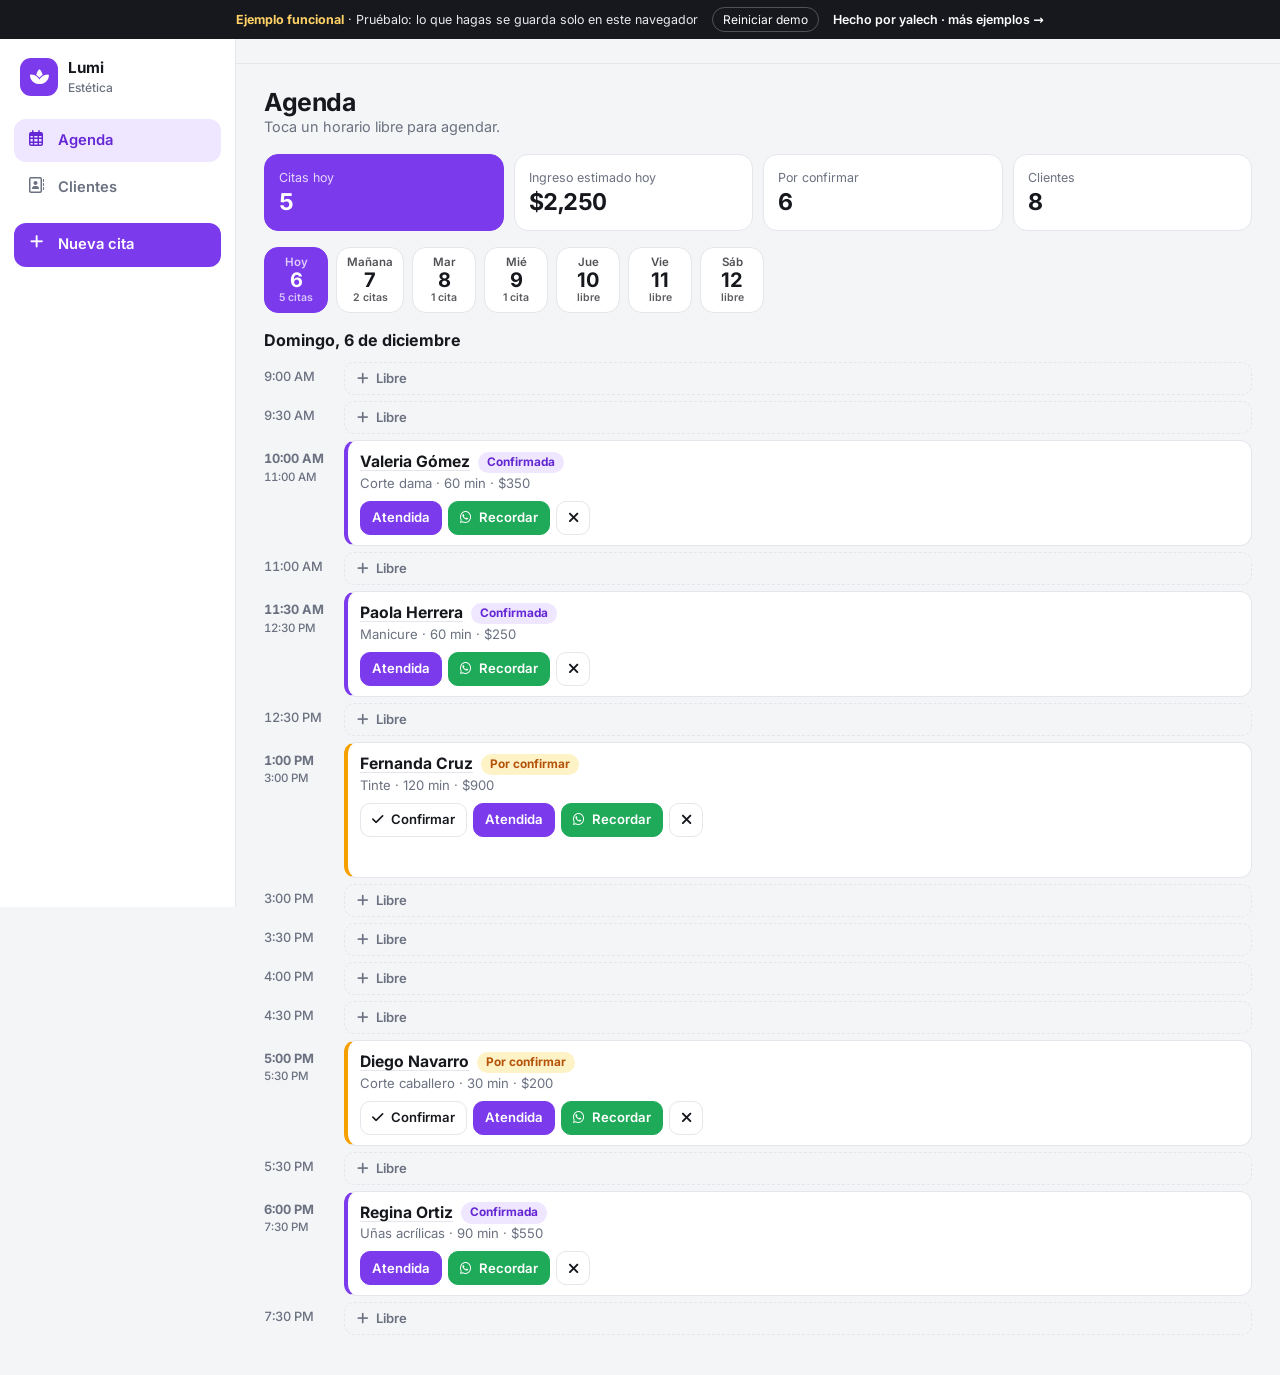
==== commit c61444e0: "Tipografías desde el propio sitio y precargadas (assets/fuentes/actualizar.py): la página ya no brin" ====
--- a/citas/index.html
+++ b/citas/index.html
@@ -14,10 +14,9 @@
   <meta property="og:image:height" content="630" />
   <meta name="twitter:card" content="summary_large_image" />
   <link rel="icon" href="favicon.svg" type="image/svg+xml" />
-  <link rel="preconnect" href="https://fonts.googleapis.com" />
-  <link rel="preconnect" href="https://fonts.gstatic.com" crossorigin />
-  <link href="https://fonts.googleapis.com/css2?family=Inter:wght@400;500;600;700;800&display=swap" rel="stylesheet" />
-  <link rel="stylesheet" href="../assets/iconos/iconos.css?v=1" />
+  <link rel="preload" href="../assets/fuentes/inter-latin-f11d729b.woff2" as="font" type="font/woff2" crossorigin />
+  <link rel="stylesheet" href="../assets/fuentes/inter-bce2b7.css" />
+  <link rel="stylesheet" href="../assets/iconos/iconos.css?v=2" />
   <link rel="stylesheet" href="../base.css?v=1" />
   <link rel="stylesheet" href="styles.css?v=1" />
 </head>
--- a/assets/fuentes/inter-bce2b7.css
+++ b/assets/fuentes/inter-bce2b7.css
@@ -0,0 +1,83 @@
+/* Tipografías de Google Fonts (licencia SIL OFL), servidas desde este sitio.
+ * Origen: https://fonts.googleapis.com/css2?family=Inter:wght@400;500;600;700;800&display=swap
+ * Solo los juegos latin y latin-ext. Se genera con fuentes.py; no editar a mano. */
+@font-face {
+  font-family: 'Inter';
+  font-style: normal;
+  font-weight: 400;
+  font-display: swap;
+  src: url(inter-latin-ext-cf3eb50f.woff2) format('woff2');
+  unicode-range: U+0100-02BA, U+02BD-02C5, U+02C7-02CC, U+02CE-02D7, U+02DD-02FF, U+0304, U+0308, U+0329, U+1D00-1DBF, U+1E00-1E9F, U+1EF2-1EFF, U+2020, U+20A0-20AB, U+20AD-20C4, U+2113, U+2C60-2C7F, U+A720-A7FF;
+}
+@font-face {
+  font-family: 'Inter';
+  font-style: normal;
+  font-weight: 400;
+  font-display: swap;
+  src: url(inter-latin-f11d729b.woff2) format('woff2');
+  unicode-range: U+0000-00FF, U+0131, U+0152-0153, U+02BB-02BC, U+02C6, U+02DA, U+02DC, U+0304, U+0308, U+0329, U+2000-206F, U+20AC, U+2122, U+2191, U+2193, U+2212, U+2215, U+FEFF, U+FFFD;
+}
+@font-face {
+  font-family: 'Inter';
+  font-style: normal;
+  font-weight: 500;
+  font-display: swap;
+  src: url(inter-latin-ext-cf3eb50f.woff2) format('woff2');
+  unicode-range: U+0100-02BA, U+02BD-02C5, U+02C7-02CC, U+02CE-02D7, U+02DD-02FF, U+0304, U+0308, U+0329, U+1D00-1DBF, U+1E00-1E9F, U+1EF2-1EFF, U+2020, U+20A0-20AB, U+20AD-20C4, U+2113, U+2C60-2C7F, U+A720-A7FF;
+}
+@font-face {
+  font-family: 'Inter';
+  font-style: normal;
+  font-weight: 500;
+  font-display: swap;
+  src: url(inter-latin-f11d729b.woff2) format('woff2');
+  unicode-range: U+0000-00FF, U+0131, U+0152-0153, U+02BB-02BC, U+02C6, U+02DA, U+02DC, U+0304, U+0308, U+0329, U+2000-206F, U+20AC, U+2122, U+2191, U+2193, U+2212, U+2215, U+FEFF, U+FFFD;
+}
+@font-face {
+  font-family: 'Inter';
+  font-style: normal;
+  font-weight: 600;
+  font-display: swap;
+  src: url(inter-latin-ext-cf3eb50f.woff2) format('woff2');
+  unicode-range: U+0100-02BA, U+02BD-02C5, U+02C7-02CC, U+02CE-02D7, U+02DD-02FF, U+0304, U+0308, U+0329, U+1D00-1DBF, U+1E00-1E9F, U+1EF2-1EFF, U+2020, U+20A0-20AB, U+20AD-20C4, U+2113, U+2C60-2C7F, U+A720-A7FF;
+}
+@font-face {
+  font-family: 'Inter';
+  font-style: normal;
+  font-weight: 600;
+  font-display: swap;
+  src: url(inter-latin-f11d729b.woff2) format('woff2');
+  unicode-range: U+0000-00FF, U+0131, U+0152-0153, U+02BB-02BC, U+02C6, U+02DA, U+02DC, U+0304, U+0308, U+0329, U+2000-206F, U+20AC, U+2122, U+2191, U+2193, U+2212, U+2215, U+FEFF, U+FFFD;
+}
+@font-face {
+  font-family: 'Inter';
+  font-style: normal;
+  font-weight: 700;
+  font-display: swap;
+  src: url(inter-latin-ext-cf3eb50f.woff2) format('woff2');
+  unicode-range: U+0100-02BA, U+02BD-02C5, U+02C7-02CC, U+02CE-02D7, U+02DD-02FF, U+0304, U+0308, U+0329, U+1D00-1DBF, U+1E00-1E9F, U+1EF2-1EFF, U+2020, U+20A0-20AB, U+20AD-20C4, U+2113, U+2C60-2C7F, U+A720-A7FF;
+}
+@font-face {
+  font-family: 'Inter';
+  font-style: normal;
+  font-weight: 700;
+  font-display: swap;
+  src: url(inter-latin-f11d729b.woff2) format('woff2');
+  unicode-range: U+0000-00FF, U+0131, U+0152-0153, U+02BB-02BC, U+02C6, U+02DA, U+02DC, U+0304, U+0308, U+0329, U+2000-206F, U+20AC, U+2122, U+2191, U+2193, U+2212, U+2215, U+FEFF, U+FFFD;
+}
+@font-face {
+  font-family: 'Inter';
+  font-style: normal;
+  font-weight: 800;
+  font-display: swap;
+  src: url(inter-latin-ext-cf3eb50f.woff2) format('woff2');
+  unicode-range: U+0100-02BA, U+02BD-02C5, U+02C7-02CC, U+02CE-02D7, U+02DD-02FF, U+0304, U+0308, U+0329, U+1D00-1DBF, U+1E00-1E9F, U+1EF2-1EFF, U+2020, U+20A0-20AB, U+20AD-20C4, U+2113, U+2C60-2C7F, U+A720-A7FF;
+}
+@font-face {
+  font-family: 'Inter';
+  font-style: normal;
+  font-weight: 800;
+  font-display: swap;
+  src: url(inter-latin-f11d729b.woff2) format('woff2');
+  unicode-range: U+0000-00FF, U+0131, U+0152-0153, U+02BB-02BC, U+02C6, U+02DA, U+02DC, U+0304, U+0308, U+0329, U+2000-206F, U+20AC, U+2122, U+2191, U+2193, U+2212, U+2215, U+FEFF, U+FFFD;
+}
--- a/assets/iconos/iconos.css
+++ b/assets/iconos/iconos.css
@@ -1,9 +1,83 @@
-/*!
- * Font Awesome Free 6.5.1 by @fontawesome - https://fontawesome.com
- * License - https://fontawesome.com/license/free (Icons: CC BY 4.0, Fonts: SIL OFL 1.1, Code: MIT License)
- * Copyright 2023 Fonticons, Inc.
- */
-/* Versión ligera para yalech: solo los íconos que usan los ejemplos (se genera con iconos.py; no editar a mano). */
+/* Íconos: Font Awesome Free 6.5.1 (https://fontawesome.com), recortado a los que usa este sitio.
+ * Licencia: íconos CC BY 4.0, fuentes SIL OFL 1.1, código MIT. Copyright 2023 Fonticons, Inc.
+ * Generado con assets/iconos/actualizar.py; no lo edites a mano. */
+@font-face { font-family: 'Font Awesome 6 Free'; font-style: normal; font-weight: 900; font-display: block; src: url("solid.woff2?v=b688f8f3") format("woff2"); }
+@font-face { font-family: 'Font Awesome 6 Free'; font-style: normal; font-weight: 400; font-display: block; src: url("regular.woff2?v=85673942") format("woff2"); }
+@font-face { font-family: 'Font Awesome 6 Brands'; font-style: normal; font-weight: 400; font-display: block; src: url("brands.woff2?v=27e3b55a") format("woff2"); }
 
-.fa{font-family:var(--fa-style-family,"Font Awesome 6 Free");font-weight:var(--fa-style,900)}.fa,.fa-brands,.fa-classic,.fa-regular,.fa-sharp,.fa-solid,.fab,.far,.fas{-moz-osx-font-smoothing:grayscale;-webkit-font-smoothing:antialiased;display:var(--fa-display,inline-block);font-style:normal;font-variant:normal;line-height:1;text-rendering:auto}.fa-classic,.fa-regular,.fa-solid,.far,.fas{font-family:"Font Awesome 6 Free"}.fa-brands,.fab{font-family:"Font Awesome 6 Brands"}.fa-1x{font-size:1em}.fa-2x{font-size:2em}.fa-3x{font-size:3em}.fa-4x{font-size:4em}.fa-5x{font-size:5em}.fa-6x{font-size:6em}.fa-7x{font-size:7em}.fa-8x{font-size:8em}.fa-9x{font-size:9em}.fa-10x{font-size:10em}.fa-2xs{font-size:.625em;line-height:.1em;vertical-align:.225em}.fa-xs{font-size:.75em;line-height:.08333em;vertical-align:.125em}.fa-sm{font-size:.875em;line-height:.07143em;vertical-align:.05357em}.fa-lg{font-size:1.25em;line-height:.05em;vertical-align:-.075em}.fa-xl{font-size:1.5em;line-height:.04167em;vertical-align:-.125em}.fa-2xl{font-size:2em;line-height:.03125em;vertical-align:-.1875em}.fa-fw{text-align:center;width:1.25em}.fa-ul{list-style-type:none;margin-left:var(--fa-li-margin,2.5em);padding-left:0}.fa-ul>li{position:relative}.fa-li{left:calc(var(--fa-li-width, 2em)*-1);position:absolute;text-align:center;width:var(--fa-li-width,2em);line-height:inherit}.fa-border{border-radius:var(--fa-border-radius,.1em);border:var(--fa-border-width,.08em) var(--fa-border-style,solid) var(--fa-border-color,#eee);padding:var(--fa-border-padding,.2em .25em .15em)}.fa-pull-left{float:left;margin-right:var(--fa-pull-margin,.3em)}.fa-pull-right{float:right;margin-left:var(--fa-pull-margin,.3em)}.fa-beat{-webkit-animation-name:fa-beat;animation-name:fa-beat;-webkit-animation-delay:var(--fa-animation-delay,0s);animation-delay:var(--fa-animation-delay,0s);-webkit-animation-direction:var(--fa-animation-direction,normal);animation-direction:var(--fa-animation-direction,normal);-webkit-animation-duration:var(--fa-animation-duration,1s);animation-duration:var(--fa-animation-duration,1s);-webkit-animation-iteration-count:var(--fa-animation-iteration-count,infinite);animation-iteration-count:var(--fa-animation-iteration-count,infinite);-webkit-animation-timing-function:var(--fa-animation-timing,ease-in-out);animation-timing-function:var(--fa-animation-timing,ease-in-out)}.fa-bounce{-webkit-animation-name:fa-bounce;animation-name:fa-bounce;-webkit-animation-delay:var(--fa-animation-delay,0s);animation-delay:var(--fa-animation-delay,0s);-webkit-animation-direction:var(--fa-animation-direction,normal);animation-direction:var(--fa-animation-direction,normal);-webkit-animation-duration:var(--fa-animation-duration,1s);animation-duration:var(--fa-animation-duration,1s);-webkit-animation-iteration-count:var(--fa-animation-iteration-count,infinite);animation-iteration-count:var(--fa-animation-iteration-count,infinite);-webkit-animation-timing-function:var(--fa-animation-timing,cubic-bezier(.28,.84,.42,1));animation-timing-function:var(--fa-animation-timing,cubic-bezier(.28,.84,.42,1))}.fa-fade{-webkit-animation-name:fa-fade;animation-name:fa-fade;-webkit-animation-iteration-count:var(--fa-animation-iteration-count,infinite);animation-iteration-count:var(--fa-animation-iteration-count,infinite);-webkit-animation-timing-function:var(--fa-animation-timing,cubic-bezier(.4,0,.6,1));animation-timing-function:var(--fa-animation-timing,cubic-bezier(.4,0,.6,1))}.fa-beat-fade,.fa-fade{-webkit-animation-delay:var(--fa-animation-delay,0s);animation-delay:var(--fa-animation-delay,0s);-webkit-animation-direction:var(--fa-animation-direction,normal);animation-direction:var(--fa-animation-direction,normal);-webkit-animation-duration:var(--fa-animation-duration,1s);animation-duration:var(--fa-animation-duration,1s)}.fa-beat-fade{-webkit-animation-name:fa-beat-fade;animation-name:fa-beat-fade;-webkit-animation-iteration-count:var(--fa-animation-iteration-count,infinite);animation-iteration-count:var(--fa-animation-iteration-count,infinite);-webkit-animation-timing-function:var(--fa-animation-timing,cubic-bezier(.4,0,.6,1));animation-timing-function:var(--fa-animation-timing,cubic-bezier(.4,0,.6,1))}.fa-flip{-webkit-animation-name:fa-flip;animation-name:fa-flip;-webkit-animation-delay:var(--fa-animation-delay,0s);animation-delay:var(--fa-animation-delay,0s);-webkit-animation-direction:var(--fa-animation-direction,normal);animation-direction:var(--fa-animation-direction,normal);-webkit-animation-duration:var(--fa-animation-duration,1s);animation-duration:var(--fa-animation-duration,1s);-webkit-animation-iteration-count:var(--fa-animation-iteration-count,infinite);animation-iteration-count:var(--fa-animation-iteration-count,infinite);-webkit-animation-timing-function:var(--fa-animation-timing,ease-in-out);animation-timing-function:var(--fa-animation-timing,ease-in-out)}.fa-shake{-webkit-animation-name:fa-shake;animation-name:fa-shake;-webkit-animation-duration:var(--fa-animation-duration,1s);animation-duration:var(--fa-animation-duration,1s);-webkit-animation-iteration-count:var(--fa-animation-iteration-count,infinite);animation-iteration-count:var(--fa-animation-iteration-count,infinite);-webkit-animation-timing-function:var(--fa-animation-timing,linear);animation-timing-function:var(--fa-animation-timing,linear)}.fa-shake,.fa-spin{-webkit-animation-delay:var(--fa-animation-delay,0s);animation-delay:var(--fa-animation-delay,0s);-webkit-animation-direction:var(--fa-animation-direction,normal);animation-direction:var(--fa-animation-direction,normal)}.fa-spin{-webkit-animation-name:fa-spin;animation-name:fa-spin;-webkit-animation-duration:var(--fa-animation-duration,2s);animation-duration:var(--fa-animation-duration,2s);-webkit-animation-iteration-count:var(--fa-animation-iteration-count,infinite);animation-iteration-count:var(--fa-animation-iteration-count,infinite);-webkit-animation-timing-function:var(--fa-animation-timing,linear);animation-timing-function:var(--fa-animation-timing,linear)}.fa-spin-reverse{--fa-animation-direction:reverse}.fa-pulse,.fa-spin-pulse{-webkit-animation-name:fa-spin;animation-name:fa-spin;-webkit-animation-direction:var(--fa-animation-direction,normal);animation-direction:var(--fa-animation-direction,normal);-webkit-animation-duration:var(--fa-animation-duration,1s);animation-duration:var(--fa-animation-duration,1s);-webkit-animation-iteration-count:var(--fa-animation-iteration-count,infinite);animation-iteration-count:var(--fa-animation-iteration-count,infinite);-webkit-animation-timing-function:var(--fa-animation-timing,steps(8));animation-timing-function:var(--fa-animation-timing,steps(8))}@media (prefers-reduced-motion:reduce){.fa-beat,.fa-beat-fade,.fa-bounce,.fa-fade,.fa-flip,.fa-pulse,.fa-shake,.fa-spin,.fa-spin-pulse{-webkit-animation-delay:-1ms;animation-delay:-1ms;-webkit-animation-duration:1ms;animation-duration:1ms;-webkit-animation-iteration-count:1;animation-iteration-count:1;-webkit-transition-delay:0s;transition-delay:0s;-webkit-transition-duration:0s;transition-duration:0s}}@-webkit-keyframes fa-beat{0%,90%{-webkit-transform:scale(1);transform:scale(1)}45%{-webkit-transform:scale(var(--fa-beat-scale,1.25));transform:scale(var(--fa-beat-scale,1.25))}}@keyframes fa-beat{0%,90%{-webkit-transform:scale(1);transform:scale(1)}45%{-webkit-transform:scale(var(--fa-beat-scale,1.25));transform:scale(var(--fa-beat-scale,1.25))}}@-webkit-keyframes fa-bounce{0%{-webkit-transform:scale(1) translateY(0);transform:scale(1) translateY(0)}10%{-webkit-transform:scale(var(--fa-bounce-start-scale-x,1.1),var(--fa-bounce-start-scale-y,.9)) translateY(0);transform:scale(var(--fa-bounce-start-scale-x,1.1),var(--fa-bounce-start-scale-y,.9)) translateY(0)}30%{-webkit-transform:scale(var(--fa-bounce-jump-scale-x,.9),var(--fa-bounce-jump-scale-y,1.1)) translateY(var(--fa-bounce-height,-.5em));transform:scale(var(--fa-bounce-jump-scale-x,.9),var(--fa-bounce-jump-scale-y,1.1)) translateY(var(--fa-bounce-height,-.5em))}50%{-webkit-transform:scale(var(--fa-bounce-land-scale-x,1.05),var(--fa-bounce-land-scale-y,.95)) translateY(0);transform:scale(var(--fa-bounce-land-scale-x,1.05),var(--fa-bounce-land-scale-y,.95)) translateY(0)}57%{-webkit-transform:scale(1) translateY(var(--fa-bounce-rebound,-.125em));transform:scale(1) translateY(var(--fa-bounce-rebound,-.125em))}64%{-webkit-transform:scale(1) translateY(0);transform:scale(1) translateY(0)}to{-webkit-transform:scale(1) translateY(0);transform:scale(1) translateY(0)}}@keyframes fa-bounce{0%{-webkit-transform:scale(1) translateY(0);transform:scale(1) translateY(0)}10%{-webkit-transform:scale(var(--fa-bounce-start-scale-x,1.1),var(--fa-bounce-start-scale-y,.9)) translateY(0);transform:scale(var(--fa-bounce-start-scale-x,1.1),var(--fa-bounce-start-scale-y,.9)) translateY(0)}30%{-webkit-transform:scale(var(--fa-bounce-jump-scale-x,.9),var(--fa-bounce-jump-scale-y,1.1)) translateY(var(--fa-bounce-height,-.5em));transform:scale(var(--fa-bounce-jump-scale-x,.9),var(--fa-bounce-jump-scale-y,1.1)) translateY(var(--fa-bounce-height,-.5em))}50%{-webkit-transform:scale(var(--fa-bounce-land-scale-x,1.05),var(--fa-bounce-land-scale-y,.95)) translateY(0);transform:scale(var(--fa-bounce-land-scale-x,1.05),var(--fa-bounce-land-scale-y,.95)) translateY(0)}57%{-webkit-transform:scale(1) translateY(var(--fa-bounce-rebound,-.125em));transform:scale(1) translateY(var(--fa-bounce-rebound,-.125em))}64%{-webkit-transform:scale(1) translateY(0);transform:scale(1) translateY(0)}to{-webkit-transform:scale(1) translateY(0);transform:scale(1) translateY(0)}}@-webkit-keyframes fa-fade{50%{opacity:var(--fa-fade-opacity,.4)}}@keyframes fa-fade{50%{opacity:var(--fa-fade-opacity,.4)}}@-webkit-keyframes fa-beat-fade{0%,to{opacity:var(--fa-beat-fade-opacity,.4);-webkit-transform:scale(1);transform:scale(1)}50%{opacity:1;-webkit-transform:scale(var(--fa-beat-fade-scale,1.125));transform:scale(var(--fa-beat-fade-scale,1.125))}}@keyframes fa-beat-fade{0%,to{opacity:var(--fa-beat-fade-opacity,.4);-webkit-transform:scale(1);transform:scale(1)}50%{opacity:1;-webkit-transform:scale(var(--fa-beat-fade-scale,1.125));transform:scale(var(--fa-beat-fade-scale,1.125))}}@-webkit-keyframes fa-flip{50%{-webkit-transform:rotate3d(var(--fa-flip-x,0),var(--fa-flip-y,1),var(--fa-flip-z,0),var(--fa-flip-angle,-180deg));transform:rotate3d(var(--fa-flip-x,0),var(--fa-flip-y,1),var(--fa-flip-z,0),var(--fa-flip-angle,-180deg))}}@keyframes fa-flip{50%{-webkit-transform:rotate3d(var(--fa-flip-x,0),var(--fa-flip-y,1),var(--fa-flip-z,0),var(--fa-flip-angle,-180deg));transform:rotate3d(var(--fa-flip-x,0),var(--fa-flip-y,1),var(--fa-flip-z,0),var(--fa-flip-angle,-180deg))}}@-webkit-keyframes fa-shake{0%{-webkit-transform:rotate(-15deg);transform:rotate(-15deg)}4%{-webkit-transform:rotate(15deg);transform:rotate(15deg)}8%,24%{-webkit-transform:rotate(-18deg);transform:rotate(-18deg)}12%,28%{-webkit-transform:rotate(18deg);transform:rotate(18deg)}16%{-webkit-transform:rotate(-22deg);transform:rotate(-22deg)}20%{-webkit-transform:rotate(22deg);transform:rotate(22deg)}32%{-webkit-transform:rotate(-12deg);transform:rotate(-12deg)}36%{-webkit-transform:rotate(12deg);transform:rotate(12deg)}40%,to{-webkit-transform:rotate(0deg);transform:rotate(0deg)}}@keyframes fa-shake{0%{-webkit-transform:rotate(-15deg);transform:rotate(-15deg)}4%{-webkit-transform:rotate(15deg);transform:rotate(15deg)}8%,24%{-webkit-transform:rotate(-18deg);transform:rotate(-18deg)}12%,28%{-webkit-transform:rotate(18deg);transform:rotate(18deg)}16%{-webkit-transform:rotate(-22deg);transform:rotate(-22deg)}20%{-webkit-transform:rotate(22deg);transform:rotate(22deg)}32%{-webkit-transform:rotate(-12deg);transform:rotate(-12deg)}36%{-webkit-transform:rotate(12deg);transform:rotate(12deg)}40%,to{-webkit-transform:rotate(0deg);transform:rotate(0deg)}}@-webkit-keyframes fa-spin{0%{-webkit-transform:rotate(0deg);transform:rotate(0deg)}to{-webkit-transform:rotate(1turn);transform:rotate(1turn)}}@keyframes fa-spin{0%{-webkit-transform:rotate(0deg);transform:rotate(0deg)}to{-webkit-transform:rotate(1turn);transform:rotate(1turn)}}.fa-rotate-90{-webkit-transform:rotate(90deg);transform:rotate(90deg)}.fa-rotate-180{-webkit-transform:rotate(180deg);transform:rotate(180deg)}.fa-rotate-270{-webkit-transform:rotate(270deg);transform:rotate(270deg)}.fa-flip-horizontal{-webkit-transform:scaleX(-1);transform:scaleX(-1)}.fa-flip-vertical{-webkit-transform:scaleY(-1);transform:scaleY(-1)}.fa-flip-both,.fa-flip-horizontal.fa-flip-vertical{-webkit-transform:scale(-1);transform:scale(-1)}.fa-rotate-by{-webkit-transform:rotate(var(--fa-rotate-angle,none));transform:rotate(var(--fa-rotate-angle,none))}.fa-stack{display:inline-block;height:2em;line-height:2em;position:relative;vertical-align:middle;width:2.5em}.fa-stack-1x,.fa-stack-2x{left:0;position:absolute;text-align:center;width:100%;z-index:var(--fa-stack-z-index,auto)}.fa-stack-1x{line-height:inherit}.fa-stack-2x{font-size:2em}.fa-inverse{color:var(--fa-inverse,#fff)}.fa-trash-can:before{content:"\f2ed"}.fa-stethoscope:before{content:"\f0f1"}.fa-file-lines:before{content:"\f15c"}.fa-ring:before{content:"\f70b"}.fa-calendar-days:before{content:"\f073"}.fa-door-open:before{content:"\f52b"}.fa-soap:before{content:"\e06e"}.fa-face-smile-beam:before{content:"\f5b8"}.fa-flag-checkered:before{content:"\f11e"}.fa-beer-mug-empty:before{content:"\f0fc"}.fa-fire-flame-simple:before{content:"\f46a"}.fa-address-book:before{content:"\f2b9"}.fa-comments:before{content:"\f086"}.fa-clipboard-list:before{content:"\f46d"}.fa-truck-ramp-box:before{content:"\f4de"}.fa-toggle-off:before{content:"\f204"}.fa-paw:before{content:"\f1b0"}.fa-cloud:before{content:"\f0c2"}.fa-bell-concierge:before{content:"\f562"}.fa-people-arrows:before{content:"\e068"}.fa-scissors:before{content:"\f0c4"}.fa-laptop-code:before{content:"\f5fc"}.fa-bars:before{content:"\f0c9"}.fa-heart-crack:before{content:"\f7a9"}.fa-lightbulb:before{content:"\f0eb"}.fa-fire-burner:before{content:"\e4f1"}.fa-flag:before{content:"\f024"}.fa-volume-low:before{content:"\f027"}.fa-circle-dot:before{content:"\f192"}.fa-campground:before{content:"\f6bb"}.fa-paintbrush:before{content:"\f1fc"}.fa-lock:before{content:"\f023"}.fa-tree:before{content:"\f1bb"}.fa-car-side:before{content:"\f5e4"}.fa-share-nodes:before{content:"\f1e0"}.fa-hourglass-half:before{content:"\f252"}.fa-microscope:before{content:"\f610"}.fa-sink:before{content:"\e06d"}.fa-bag-shopping:before{content:"\f290"}.fa-users:before{content:"\f0c0"}.fa-hand:before{content:"\f256"}.fa-plug:before{content:"\f1e6"}.fa-tooth:before{content:"\f5c9"}.fa-bicycle:before{content:"\f206"}.fa-truck-medical:before{content:"\f0f9"}.fa-school:before{content:"\f549"}.fa-money-bill:before{content:"\f0d6"}.fa-chart-simple:before{content:"\e473"}.fa-wand-magic-sparkles:before{content:"\e2ca"}.fa-user:before{content:"\f007"}.fa-van-shuttle:before{content:"\f5b6"}.fa-key:before{content:"\f084"}.fa-globe:before{content:"\f0ac"}.fa-location-arrow:before{content:"\f124"}.fa-money-bill-wave:before{content:"\f53a"}.fa-star:before{content:"\f005"}.fa-cross:before{content:"\f654"}.fa-box:before{content:"\f466"}.fa-shapes:before{content:"\f61f"}.fa-person-breastfeeding:before{content:"\e53a"}.fa-heart-pulse:before{content:"\f21e"}.fa-temperature-high:before{content:"\f769"}.fa-crown:before{content:"\f521"}.fa-user-group:before{content:"\f500"}.fa-fire:before{content:"\f06d"}.fa-pepper-hot:before{content:"\f816"}.fa-champagne-glasses:before{content:"\f79f"}.fa-wifi:before{content:"\f1eb"}.fa-bath:before{content:"\f2cd"}.fa-mug-hot:before{content:"\f7b6"}.fa-gift:before{content:"\f06b"}.fa-rotate-left:before{content:"\f2ea"}.fa-table-columns:before{content:"\f0db"}.fa-handshake:before{content:"\f2b5"}.fa-chair:before{content:"\f6c0"}.fa-circle-check:before{content:"\f058"}.fa-user-tie:before{content:"\f508"}.fa-certificate:before{content:"\f0a3"}.fa-box-open:before{content:"\f49e"}.fa-spa:before{content:"\f5bb"}.fa-diamond-turn-right:before{content:"\f5eb"}.fa-seedling:before{content:"\f4d8"}.fa-left-right:before{content:"\f337"}.fa-bowl-food:before{content:"\e4c6"}.fa-children:before{content:"\e4e1"}.fa-shield-halved:before{content:"\f3ed"}.fa-couch:before{content:"\f4b8"}.fa-church:before{content:"\f51d"}.fa-snowflake:before{content:"\f2dc"}.fa-question:before{content:"\3f"}.fa-file-signature:before{content:"\f573"}.fa-hand-holding-heart:before{content:"\f4be"}.fa-leaf:before{content:"\f06c"}.fa-arrow-right:before{content:"\f061"}.fa-cash-register:before{content:"\f788"}.fa-screwdriver-wrench:before{content:"\f7d9"}.fa-heart:before{content:"\f004"}.fa-bottle-water:before{content:"\e4c5"}.fa-kitchen-set:before{content:"\e51a"}.fa-cube:before{content:"\f1b2"}.fa-shield-dog:before{content:"\e573"}.fa-circle:before{content:"\f111"}.fa-user-astronaut:before{content:"\f4fb"}.fa-wallet:before{content:"\f555"}.fa-wrench:before{content:"\f0ad"}.fa-cat:before{content:"\f6be"}.fa-tags:before{content:"\f02c"}.fa-square-parking:before{content:"\f540"}.fa-faucet-drip:before{content:"\e006"}.fa-eye:before{content:"\f06e"}.fa-user-slash:before{content:"\f506"}.fa-pen:before{content:"\f304"}.fa-house-chimney:before{content:"\e3af"}.fa-comment-dots:before{content:"\f4ad"}.fa-phone:before{content:"\f095"}.fa-child-reaching:before{content:"\e59d"}.fa-door-closed:before{content:"\f52a"}.fa-shirt:before{content:"\f553"}.fa-headphones:before{content:"\f025"}.fa-arrow-left:before{content:"\f060"}.fa-table-cells:before{content:"\f00a"}.fa-person-dress:before{content:"\f182"}.fa-phone-volume:before{content:"\f2a0"}.fa-tag:before{content:"\f02b"}.fa-cake-candles:before{content:"\f1fd"}.fa-envelope:before{content:"\f0e0"}.fa-circle-info:before{content:"\f05a"}.fa-camera:before{content:"\f030"}.fa-hand-holding-droplet:before{content:"\f4c1"}.fa-calendar-check:before{content:"\f274"}.fa-truck:before{content:"\f0d1"}.fa-tent:before{content:"\e57d"}.fa-cookie:before{content:"\f563"}.fa-dumbbell:before{content:"\f44b"}.fa-calendar-plus:before{content:"\f271"}.fa-minus:before{content:"\f068"}.fa-clock:before{content:"\f017"}.fa-keyboard:before{content:"\f11c"}.fa-flask:before{content:"\f0c3"}.fa-ticket:before{content:"\f145"}.fa-power-off:before{content:"\f011"}.fa-id-card:before{content:"\f2c2"}.fa-utensils:before{content:"\f2e7"}.fa-bolt:before{content:"\f0e7"}.fa-toilet:before{content:"\f7d8"}.fa-sun:before{content:"\f185"}.fa-grip-lines:before{content:"\f7a4"}.fa-credit-card:before{content:"\f09d"}.fa-car:before{content:"\f1b9"}.fa-mountain-sun:before{content:"\e52f"}.fa-bed:before{content:"\f236"}.fa-podcast:before{content:"\f2ce"}.fa-location-dot:before{content:"\f3c5"}.fa-person-swimming:before{content:"\f5c4"}.fa-arrow-down:before{content:"\f063"}.fa-droplet:before{content:"\f043"}.fa-earth-americas:before{content:"\f57d"}.fa-dove:before{content:"\f4ba"}.fa-socks:before{content:"\f696"}.fa-envelope-open-text:before{content:"\f658"}.fa-boxes-stacked:before{content:"\f468"}.fa-link:before{content:"\f0c1"}.fa-play:before{content:"\f04b"}.fa-magnifying-glass:before{content:"\f002"}.fa-file-pen:before{content:"\f31c"}.fa-receipt:before{content:"\f543"}.fa-chevron-down:before{content:"\f078"}.fa-list-check:before{content:"\f0ae"}.fa-wind:before{content:"\f72e"}.fa-truck-fast:before{content:"\f48b"}.fa-fish:before{content:"\f578"}.fa-copy:before{content:"\f0c5"}.fa-plus:before{content:"\2b"}.fa-xmark:before{content:"\f00d"}.fa-baby:before{content:"\f77c"}.fa-ruler-combined:before{content:"\f546"}.fa-teeth:before{content:"\f62e"}.fa-map:before{content:"\f279"}.fa-rocket:before{content:"\f135"}.fa-store:before{content:"\f54e"}.fa-chevron-left:before{content:"\f053"}.fa-chevron-right:before{content:"\f054"}.fa-percent:before{content:"\25"}.fa-face-smile:before{content:"\f118"}.fa-person-praying:before{content:"\f683"}.fa-rotate:before{content:"\f2f1"}.fa-building:before{content:"\f1ad"}.fa-qrcode:before{content:"\f029"}.fa-clock-rotate-left:before{content:"\f1da"}.fa-pen-nib:before{content:"\f5ad"}.fa-dog:before{content:"\f6d3"}.fa-moon:before{content:"\f186"}.fa-music:before{content:"\f001"}.fa-shield-heart:before{content:"\e574"}.fa-fan:before{content:"\f863"}.fa-calendar:before{content:"\f133"}.fa-scale-balanced:before{content:"\f24e"}.fa-shower:before{content:"\f2cc"}.fa-user-plus:before{content:"\f234"}.fa-check:before{content:"\f00c"}.fa-briefcase:before{content:"\f0b1"}.fa-triangle-exclamation:before{content:"\f071"}.fa-life-ring:before{content:"\f1cd"}.fa-thumbs-up:before{content:"\f164"}.fa-file-invoice:before{content:"\f570"}.fa-syringe:before{content:"\f48e"}.fa-cloud-sun:before{content:"\f6c4"}.fa-bone:before{content:"\f5d7"}.fa-plane:before{content:"\f072"}.fa-print:before{content:"\f02f"}.fa-building-columns:before{content:"\f19c"}.fa-umbrella:before{content:"\f0e9"}.fa-video:before{content:"\f03d"}.fa-graduation-cap:before{content:"\f19d"}
-.fa-sr-only,.fa-sr-only-focusable:not(:focus),.sr-only,.sr-only-focusable:not(:focus){position:absolute;width:1px;height:1px;padding:0;margin:-1px;overflow:hidden;clip:rect(0,0,0,0);white-space:nowrap;border-width:0}:host,:root{--fa-style-family-brands:"Font Awesome 6 Brands";--fa-font-brands:normal 400 1em/1 "Font Awesome 6 Brands"}@font-face{font-family:"Font Awesome 6 Brands";font-style:normal;font-weight:400;font-display:block;src:url(./fa-brands-400.woff2) format("woff2")}.fa-brands,.fab{font-weight:400}.fa-linkedin-in:before{content:"\f0e1"}.fa-discord:before{content:"\f392"}.fa-apple:before{content:"\f179"}.fa-facebook-f:before{content:"\f39e"}.fa-spotify:before{content:"\f1bc"}.fa-tiktok:before{content:"\e07b"}.fa-twitch:before{content:"\f1e8"}.fa-instagram:before{content:"\f16d"}.fa-whatsapp:before{content:"\f232"}.fa-pinterest-p:before{content:"\f231"}.fa-github:before{content:"\f09b"}.fa-youtube:before{content:"\f167"}:host,:root{--fa-font-regular:normal 400 1em/1 "Font Awesome 6 Free"}@font-face{font-family:"Font Awesome 6 Free";font-style:normal;font-weight:400;font-display:block;src:url(./fa-regular-400.woff2) format("woff2")}.fa-regular,.far{font-weight:400}:host,:root{--fa-style-family-classic:"Font Awesome 6 Free";--fa-font-solid:normal 900 1em/1 "Font Awesome 6 Free"}@font-face{font-family:"Font Awesome 6 Free";font-style:normal;font-weight:900;font-display:block;src:url(./fa-solid-900.woff2) format("woff2")}.fa-solid,.fas{font-weight:900}
+.fa-solid, .fa-regular, .fa-brands {
+  -moz-osx-font-smoothing: grayscale; -webkit-font-smoothing: antialiased;
+  display: var(--fa-display, inline-block); font-style: normal; font-variant: normal;
+  line-height: 1; text-rendering: auto;
+}
+.fa-solid { font-family: 'Font Awesome 6 Free'; font-weight: 900; }
+.fa-regular { font-family: 'Font Awesome 6 Free'; font-weight: 400; }
+.fa-brands { font-family: 'Font Awesome 6 Brands'; font-weight: 400; }
+
+.fa-address-book::before { content: "\f2b9"; }
+.fa-arrow-left::before { content: "\f060"; }
+.fa-arrow-right::before { content: "\f061"; }
+.fa-bolt::before { content: "\f0e7"; }
+.fa-box::before { content: "\f466"; }
+.fa-boxes-stacked::before { content: "\f468"; }
+.fa-building-columns::before { content: "\f19c"; }
+.fa-cake-candles::before { content: "\f1fd"; }
+.fa-calendar::before { content: "\f133"; }
+.fa-calendar-check::before { content: "\f274"; }
+.fa-calendar-days::before { content: "\f073"; }
+.fa-car-side::before { content: "\f5e4"; }
+.fa-cash-register::before { content: "\f788"; }
+.fa-chair::before { content: "\f6c0"; }
+.fa-chart-simple::before { content: "\e473"; }
+.fa-check::before { content: "\f00c"; }
+.fa-chevron-down::before { content: "\f078"; }
+.fa-chevron-left::before { content: "\f053"; }
+.fa-chevron-right::before { content: "\f054"; }
+.fa-children::before { content: "\e4e1"; }
+.fa-circle::before { content: "\f111"; }
+.fa-circle-check::before { content: "\f058"; }
+.fa-clipboard-list::before { content: "\f46d"; }
+.fa-clock::before { content: "\f017"; }
+.fa-clock-rotate-left::before { content: "\f1da"; }
+.fa-credit-card::before { content: "\f09d"; }
+.fa-door-open::before { content: "\f52b"; }
+.fa-dumbbell::before { content: "\f44b"; }
+.fa-envelope-open-text::before { content: "\f658"; }
+.fa-face-smile::before { content: "\f118"; }
+.fa-flag-checkered::before { content: "\f11e"; }
+.fa-globe::before { content: "\f0ac"; }
+.fa-grip-lines::before { content: "\f7a4"; }
+.fa-hourglass-half::before { content: "\f252"; }
+.fa-id-card::before { content: "\f2c2"; }
+.fa-key::before { content: "\f084"; }
+.fa-laptop-code::before { content: "\f5fc"; }
+.fa-lightbulb::before { content: "\f0eb"; }
+.fa-link::before { content: "\f0c1"; }
+.fa-location-dot::before { content: "\f3c5"; }
+.fa-magnifying-glass::before { content: "\f002"; }
+.fa-minus::before { content: "\f068"; }
+.fa-money-bill::before { content: "\f0d6"; }
+.fa-money-bill-wave::before { content: "\f53a"; }
+.fa-pen::before { content: "\f304"; }
+.fa-pen-nib::before { content: "\f5ad"; }
+.fa-plus::before { content: "\2b"; }
+.fa-receipt::before { content: "\f543"; }
+.fa-rocket::before { content: "\f135"; }
+.fa-rotate::before { content: "\f2f1"; }
+.fa-screwdriver-wrench::before { content: "\f7d9"; }
+.fa-spa::before { content: "\f5bb"; }
+.fa-table-cells::before { content: "\f00a"; }
+.fa-table-columns::before { content: "\f0db"; }
+.fa-tent::before { content: "\e57d"; }
+.fa-thumbs-up::before { content: "\f164"; }
+.fa-trash-can::before { content: "\f2ed"; }
+.fa-truck::before { content: "\f0d1"; }
+.fa-truck-ramp-box::before { content: "\f4de"; }
+.fa-user::before { content: "\f007"; }
+.fa-user-plus::before { content: "\f234"; }
+.fa-user-slash::before { content: "\f506"; }
+.fa-users::before { content: "\f0c0"; }
+.fa-utensils::before { content: "\f2e7"; }
+.fa-whatsapp::before { content: "\f232"; }
+.fa-wrench::before { content: "\f0ad"; }
+.fa-xmark::before { content: "\f00d"; }
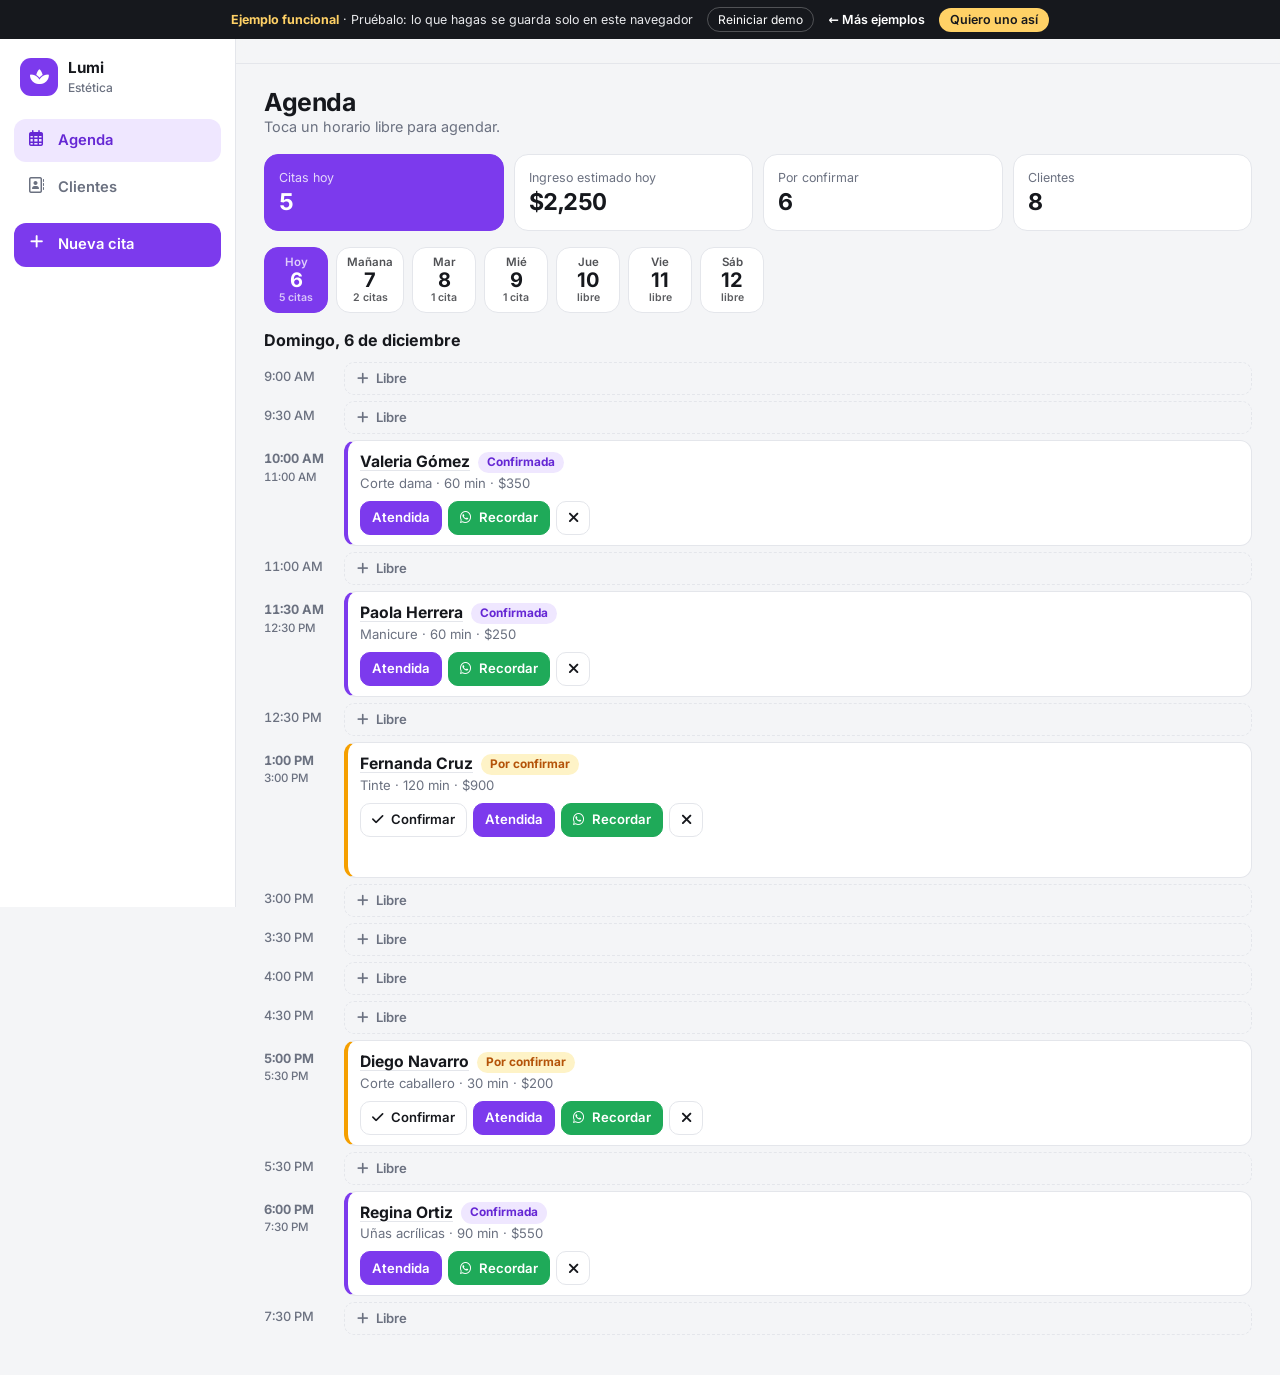
==== commit 8cb3915b: "Navegación más clara: los ejemplos se abren en la misma pestaña (el botón «atrás» funciona) y cada e" ====
--- a/citas/index.html
+++ b/citas/index.html
@@ -17,7 +17,7 @@
   <link rel="preload" href="../assets/fuentes/inter-latin-f11d729b.woff2" as="font" type="font/woff2" crossorigin />
   <link rel="stylesheet" href="../assets/fuentes/inter-bce2b7.css" />
   <link rel="stylesheet" href="../assets/iconos/iconos.css?v=2" />
-  <link rel="stylesheet" href="../base.css?v=1" />
+  <link rel="stylesheet" href="../base.css?v=2" />
   <link rel="stylesheet" href="styles.css?v=1" />
 </head>
 <body>
@@ -26,7 +26,8 @@
   <div class="demo-bar">
     <span><strong>Ejemplo funcional</strong> · Pruébalo: lo que hagas se guarda solo en este navegador</span>
     <button type="button" data-reiniciar>Reiniciar demo</button>
-    <a href="../">Hecho por yalech · más ejemplos →</a>
+    <a href="../">← Más ejemplos</a>
+    <a class="demo-cta" href="../?cotizar=sistema&amp;ejemplo=Citas+y+clientes">Quiero uno así</a>
   </div>
 
   <div class="app">
--- a/base.css
+++ b/base.css
@@ -35,6 +35,7 @@
 .demo-bar a { color: #fff; font-weight: 600; text-decoration: none; }
 .demo-bar button { padding: 3px 10px; border: 1px solid rgba(255, 255, 255, 0.25); border-radius: 99px; background: none; color: #fff; font-size: 0.75rem; }
 .demo-bar button:hover { background: rgba(255, 255, 255, 0.12); }
+.demo-bar .demo-cta { padding: 3px 11px; border-radius: 99px; background: #ffd166; color: #16181d; } /* igual que en los demás ejemplos (muestra.css) */
 
 /* ---------- Estructura: barra de arriba, menú y contenido ---------- */
 .top { position: sticky; top: 0; z-index: 20; display: flex; align-items: center; gap: 12px; padding: 12px 16px; background: color-mix(in srgb, var(--bg) 90%, transparent); border-bottom: 1px solid var(--line); backdrop-filter: blur(10px); }
